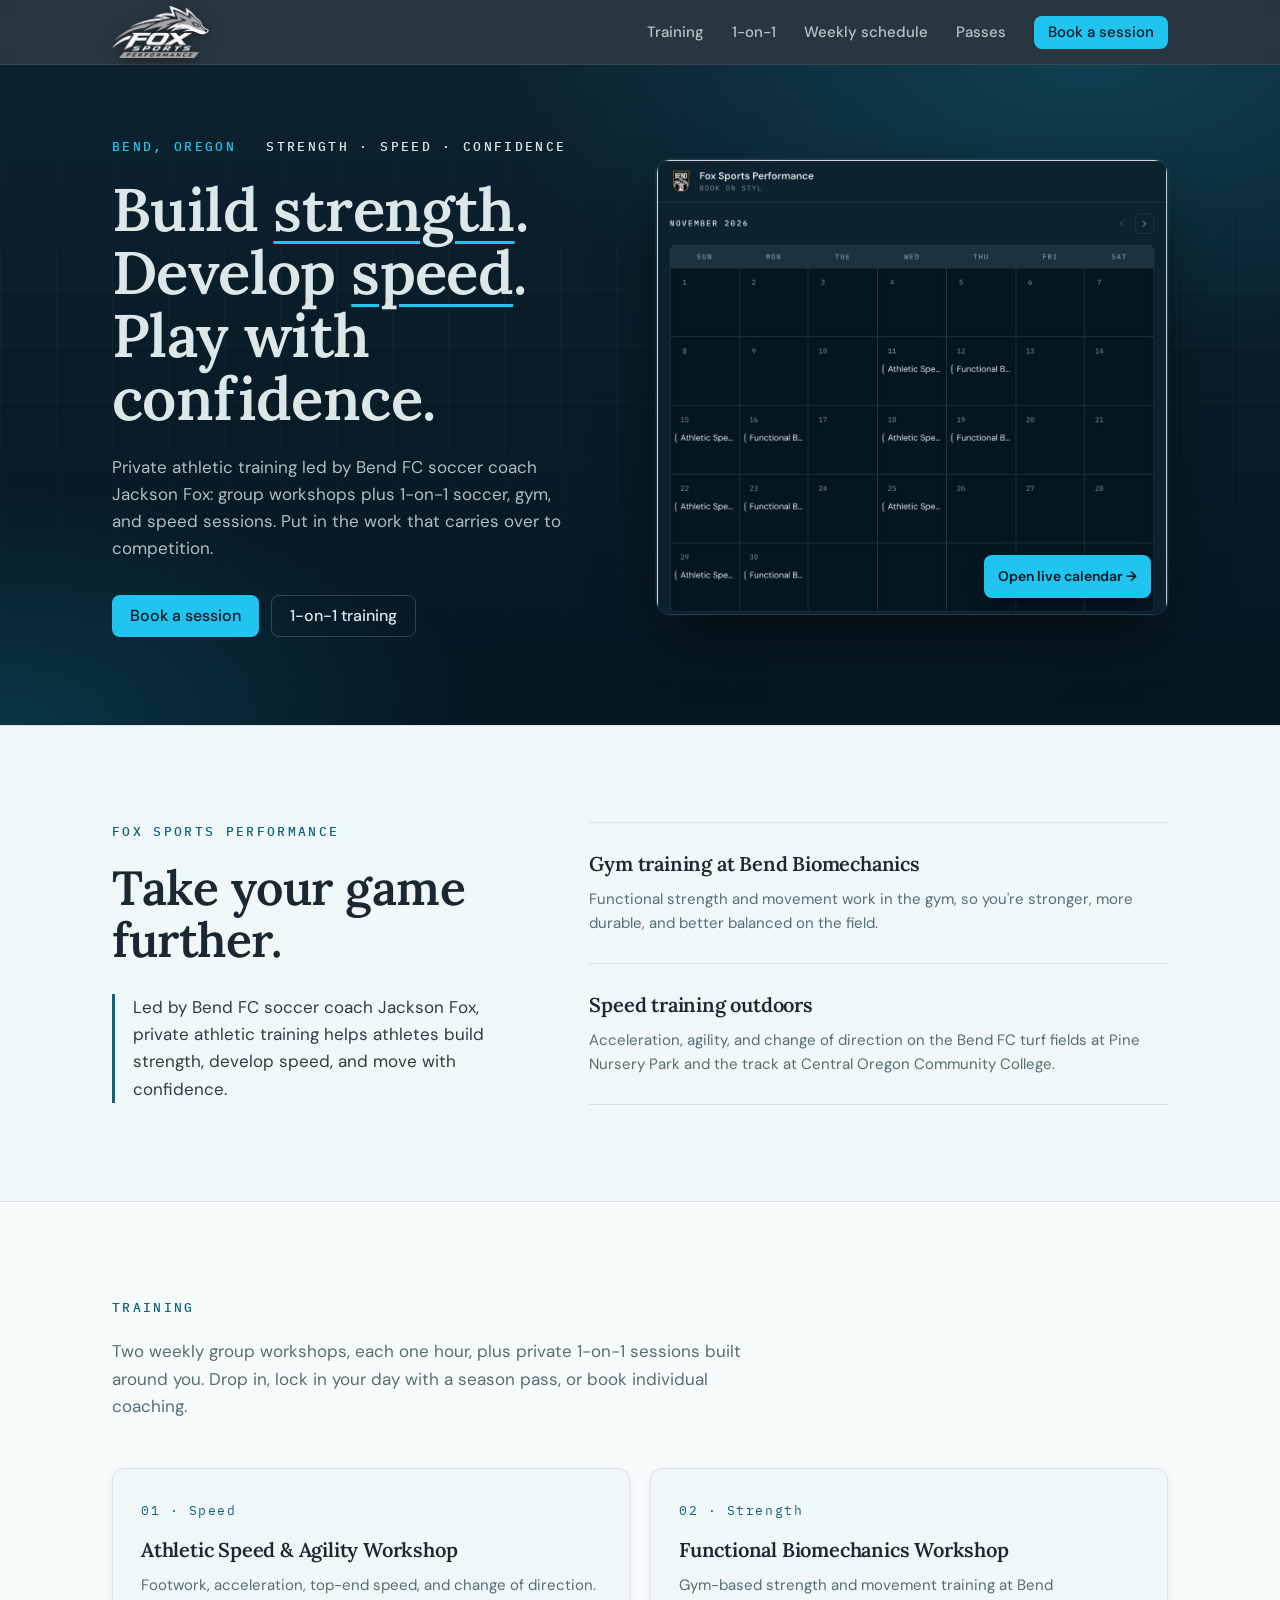
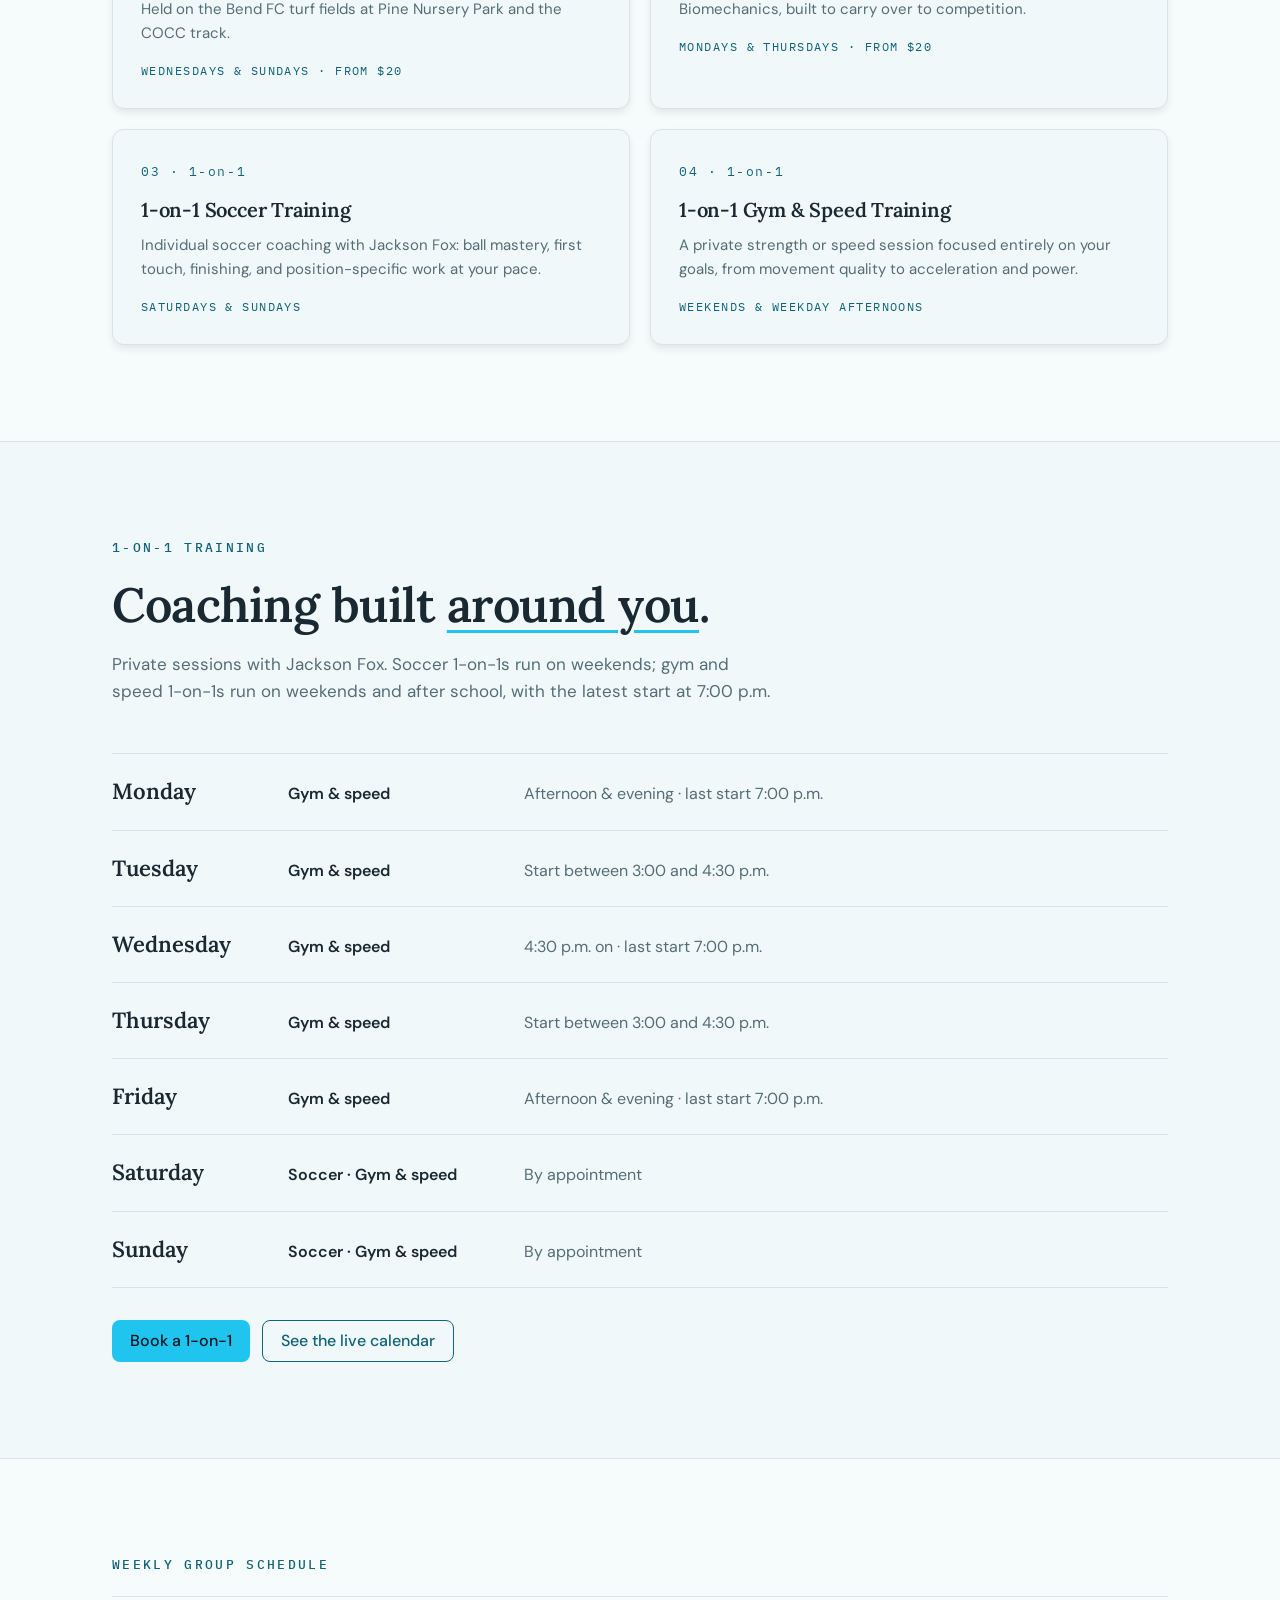
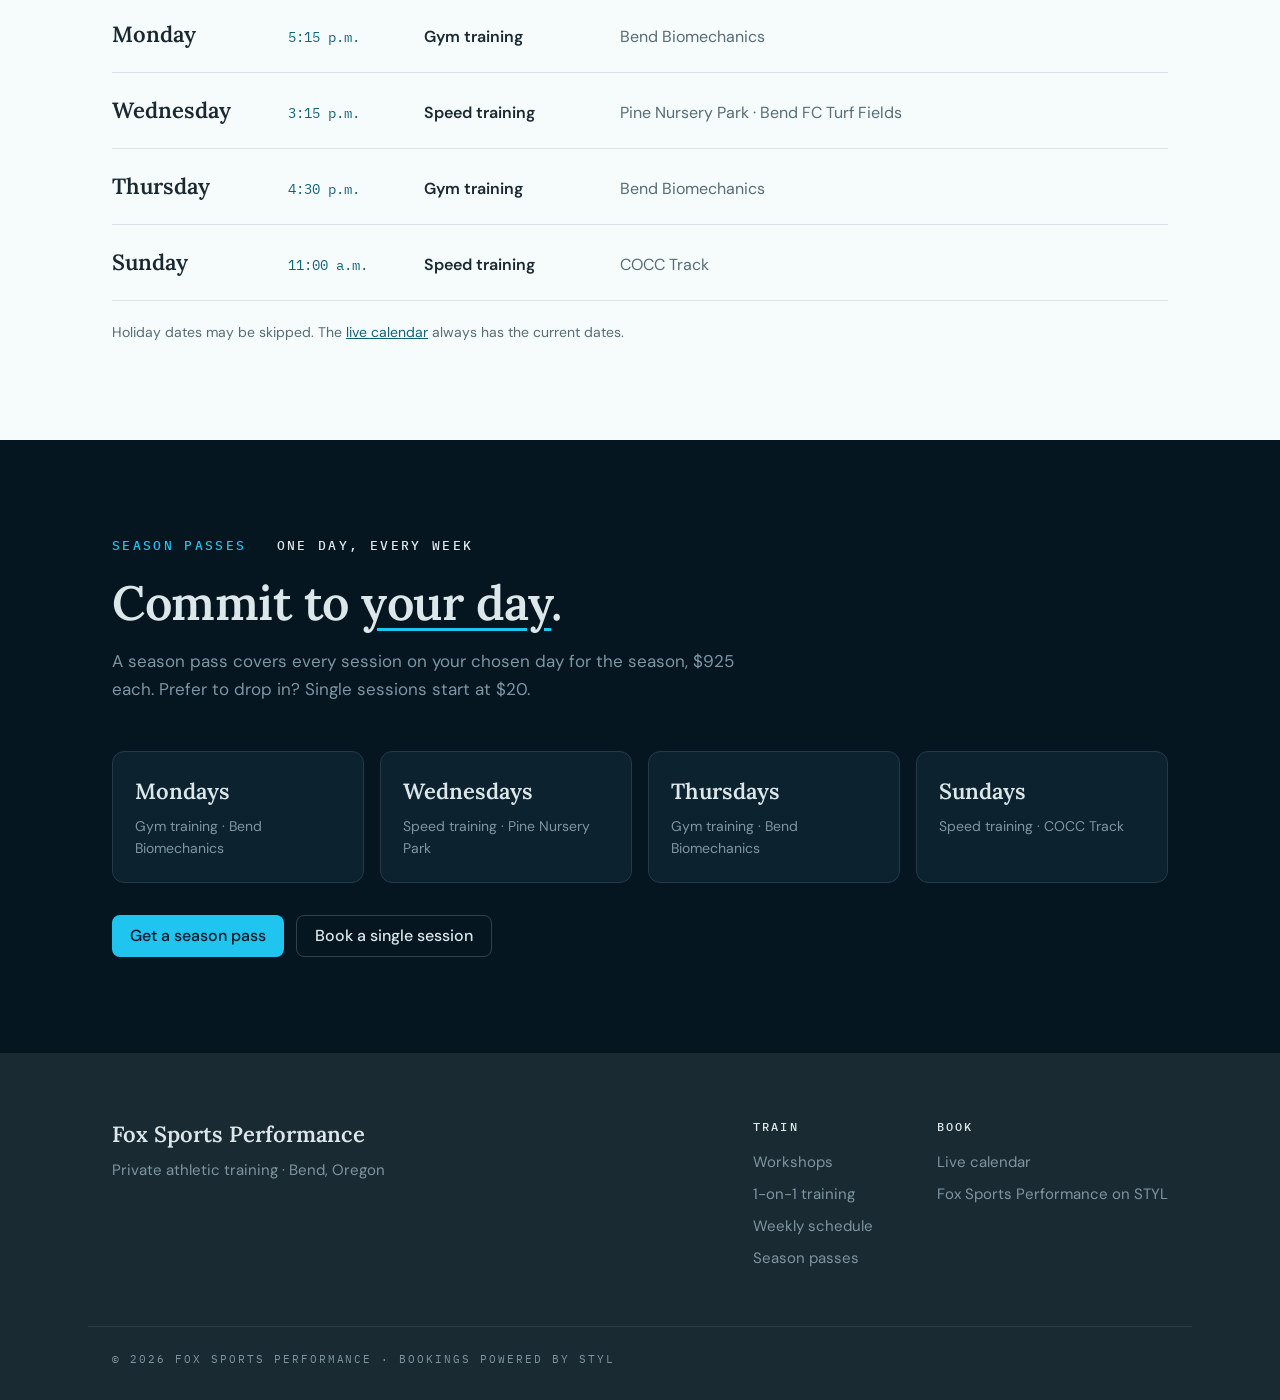
==== index.html @ 23d0bc91 "Fix day-list formatting on phones - On narrow screens, day name and session type share the first lin" ====
<!DOCTYPE html>
<html lang="en">
<head>
  <meta charset="utf-8" />
  <meta name="viewport" content="width=device-width, initial-scale=1" />
  <title>Fox Sports Performance · Athletic Training in Bend, Oregon</title>
  <meta name="description" content="Private athletic training in Bend, Oregon with Bend FC coach Jackson Fox. Gym sessions at Bend Biomechanics and speed training at Pine Nursery Park and COCC." />
  <meta name="theme-color" content="#051621" />
  <link rel="icon" type="image/png" href="assets/fox-logo.png" />
  <link rel="preconnect" href="https://fonts.googleapis.com" />
  <link rel="preconnect" href="https://fonts.gstatic.com" crossorigin />
  <link href="https://fonts.googleapis.com/css2?family=DM+Sans:opsz,wght@9..40,400;9..40,500;9..40,600&family=IBM+Plex+Mono:wght@500&family=Lora:wght@500;600;700&display=swap" rel="stylesheet" />
  <link rel="stylesheet" href="styles.css" />
</head>
<body>
  <a class="skip" href="#main">Skip to content</a>

  <header class="site-header">
    <div class="wrap header-inner">
      <a href="/" class="logo" aria-label="Fox Sports Performance home">
        <img class="logo-img" src="assets/fox-logo-light.png" alt="Fox Sports Performance" onerror="this.remove()" />
        <span class="logo-text">FOX<span>SPORTS PERFORMANCE</span></span>
      </a>
      <nav class="nav" aria-label="Primary">
        <a href="#training">Training</a>
        <a href="#one-on-one">1-on-1</a>
        <a href="#weekly">Weekly schedule</a>
        <a href="#passes">Passes</a>
        <a href="schedule.html" class="btn btn-primary btn-sm">Book a session</a>
      </nav>
    </div>
  </header>

  <main id="main">
    <!-- HERO: tagline + calendar preview -->
    <section class="hero" id="top">
      <div class="wrap hero-grid">
        <div class="hero-copy">
          <p class="eyebrow"><span class="eyebrow-accent">Bend, Oregon</span> Strength · Speed · Confidence</p>
          <h1>Build <span class="ul">strength</span>.<br />Develop <span class="ul">speed</span>.<br />Play with confidence.</h1>
          <p class="hero-lede">Private athletic training led by Bend FC soccer coach Jackson Fox: group workshops plus 1-on-1 soccer, gym, and speed sessions. Put in the work that carries over to competition.</p>
          <div class="hero-actions">
            <a href="schedule.html" class="btn btn-primary">Book a session</a>
            <a href="#one-on-one" class="btn btn-ghost">1-on-1 training</a>
          </div>
        </div>

        <a href="schedule.html" class="cal-preview" aria-label="Open the live training calendar">
          <img src="assets/calendar-preview.jpg" width="1200" height="1068" alt="Fox Sports Performance training calendar showing weekly speed and gym sessions" />
          <span class="cal-preview-cta">Open live calendar <span aria-hidden="true">→</span></span>
        </a>
      </div>
    </section>

    <!-- ABOUT -->
    <section class="section light">
      <div class="wrap split">
        <div>
          <p class="eyebrow eyebrow-dark">Fox Sports Performance</p>
          <h2>Take your game further.</h2>
          <blockquote class="lede">
            Led by Bend FC soccer coach Jackson Fox, private athletic training helps athletes build strength, develop speed, and move with confidence.
          </blockquote>
        </div>
        <div class="rows">
          <article class="row">
            <h3>Gym training at Bend Biomechanics</h3>
            <p>Functional strength and movement work in the gym, so you're stronger, more durable, and better balanced on the field.</p>
          </article>
          <article class="row">
            <h3>Speed training outdoors</h3>
            <p>Acceleration, agility, and change of direction on the Bend FC turf fields at Pine Nursery Park and the track at Central Oregon Community College.</p>
          </article>
        </div>
      </div>
    </section>

    <!-- TRAINING -->
    <section class="section light alt" id="training">
      <div class="wrap">
        <p class="eyebrow eyebrow-dark">Training</p>
        <p class="section-lede">Two weekly group workshops, each one hour, plus private 1-on-1 sessions built around you. Drop in, lock in your day with a season pass, or book individual coaching.</p>
        <div class="cards cards-2">
          <article class="card">
            <span class="num">01 · Speed</span>
            <h3>Athletic Speed &amp; Agility Workshop</h3>
            <p>Footwork, acceleration, top-end speed, and change of direction. Held on the Bend FC turf fields at Pine Nursery Park and the COCC track.</p>
            <p class="card-meta">Wednesdays &amp; Sundays · from $20</p>
          </article>
          <article class="card">
            <span class="num">02 · Strength</span>
            <h3>Functional Biomechanics Workshop</h3>
            <p>Gym-based strength and movement training at Bend Biomechanics, built to carry over to competition.</p>
            <p class="card-meta">Mondays &amp; Thursdays · from $20</p>
          </article>
          <article class="card">
            <span class="num">03 · 1-on-1</span>
            <h3>1-on-1 Soccer Training</h3>
            <p>Individual soccer coaching with Jackson Fox: ball mastery, first touch, finishing, and position-specific work at your pace.</p>
            <p class="card-meta">Saturdays &amp; Sundays</p>
          </article>
          <article class="card">
            <span class="num">04 · 1-on-1</span>
            <h3>1-on-1 Gym &amp; Speed Training</h3>
            <p>A private strength or speed session focused entirely on your goals, from movement quality to acceleration and power.</p>
            <p class="card-meta">Weekends &amp; weekday afternoons</p>
          </article>
        </div>
      </div>
    </section>

    <!-- 1-ON-1 AVAILABILITY -->
    <section class="section light" id="one-on-one">
      <div class="wrap">
        <p class="eyebrow eyebrow-dark">1-on-1 training</p>
        <h2>Coaching built <span class="ul">around you</span>.</h2>
        <p class="section-lede lede-gap">Private sessions with Jackson Fox. Soccer 1-on-1s run on weekends; gym and speed 1-on-1s run on weekends and after school, with the latest start at 7:00&nbsp;p.m.</p>
        <ul class="week week-3">
          <li><span class="day">Monday</span><span class="what">Gym &amp; speed</span><span class="where">Afternoon &amp; evening · last start 7:00&nbsp;p.m.</span></li>
          <li><span class="day">Tuesday</span><span class="what">Gym &amp; speed</span><span class="where">Start between 3:00 and 4:30&nbsp;p.m.</span></li>
          <li><span class="day">Wednesday</span><span class="what">Gym &amp; speed</span><span class="where">4:30&nbsp;p.m. on · last start 7:00&nbsp;p.m.</span></li>
          <li><span class="day">Thursday</span><span class="what">Gym &amp; speed</span><span class="where">Start between 3:00 and 4:30&nbsp;p.m.</span></li>
          <li><span class="day">Friday</span><span class="what">Gym &amp; speed</span><span class="where">Afternoon &amp; evening · last start 7:00&nbsp;p.m.</span></li>
          <li><span class="day">Saturday</span><span class="what">Soccer · Gym &amp; speed</span><span class="where">By appointment</span></li>
          <li><span class="day">Sunday</span><span class="what">Soccer · Gym &amp; speed</span><span class="where">By appointment</span></li>
        </ul>
        <div class="hero-actions">
          <a href="https://styl.inc/brand/fox-sports-performance" target="_blank" rel="noopener" class="btn btn-primary">Book a 1-on-1</a>
          <a href="schedule.html" class="btn btn-outline">See the live calendar</a>
        </div>
      </div>
    </section>

    <!-- WEEKLY SCHEDULE -->
    <section class="section light alt" id="weekly">
      <div class="wrap">
        <p class="eyebrow eyebrow-dark">Weekly group schedule</p>
        <ul class="week">
          <li><span class="day">Monday</span><span class="time">5:15&nbsp;p.m.</span><span class="what">Gym training</span><span class="where">Bend Biomechanics</span></li>
          <li><span class="day">Wednesday</span><span class="time">3:15&nbsp;p.m.</span><span class="what">Speed training</span><span class="where">Pine Nursery Park · Bend FC Turf Fields</span></li>
          <li><span class="day">Thursday</span><span class="time">4:30&nbsp;p.m.</span><span class="what">Gym training</span><span class="where">Bend Biomechanics</span></li>
          <li><span class="day">Sunday</span><span class="time">11:00&nbsp;a.m.</span><span class="what">Speed training</span><span class="where">COCC Track</span></li>
        </ul>
        <p class="fine">Holiday dates may be skipped. The <a href="schedule.html">live calendar</a> always has the current dates.</p>
      </div>
    </section>

    <!-- PASSES -->
    <section class="section dark" id="passes">
      <div class="wrap">
        <p class="eyebrow"><span class="eyebrow-accent">Season passes</span> One day, every week</p>
        <h2>Commit to <span class="ul">your day</span>.</h2>
        <p class="section-lede on-dark">A season pass covers every session on your chosen day for the season, $925 each. Prefer to drop in? Single sessions start at $20.</p>
        <div class="passes">
          <div class="pass"><span class="pass-day">Mondays</span><span>Gym training · Bend Biomechanics</span></div>
          <div class="pass"><span class="pass-day">Wednesdays</span><span>Speed training · Pine Nursery Park</span></div>
          <div class="pass"><span class="pass-day">Thursdays</span><span>Gym training · Bend Biomechanics</span></div>
          <div class="pass"><span class="pass-day">Sundays</span><span>Speed training · COCC Track</span></div>
        </div>
        <div class="hero-actions">
          <a href="https://styl.inc/brand/fox-sports-performance" target="_blank" rel="noopener" class="btn btn-primary">Get a season pass</a>
          <a href="schedule.html" class="btn btn-ghost">Book a single session</a>
        </div>
      </div>
    </section>
  </main>

  <footer class="site-footer">
    <div class="wrap footer-inner">
      <div>
        <p class="footer-brand">Fox Sports Performance</p>
        <p class="muted">Private athletic training · Bend, Oregon</p>
      </div>
      <div class="footer-cols">
        <div>
          <p class="eyebrow">Train</p>
          <a href="#training">Workshops</a>
          <a href="#one-on-one">1-on-1 training</a>
          <a href="#weekly">Weekly schedule</a>
          <a href="#passes">Season passes</a>
        </div>
        <div>
          <p class="eyebrow">Book</p>
          <a href="schedule.html">Live calendar</a>
          <a href="https://styl.inc/brand/fox-sports-performance" target="_blank" rel="noopener">Fox Sports Performance on STYL</a>
        </div>
      </div>
    </div>
    <div class="wrap copyright">© <span id="year">2026</span> Fox Sports Performance · Bookings powered by STYL</div>
  </footer>

  <script>document.getElementById('year').textContent = new Date().getFullYear();</script>
</body>
</html>
---- styles.css ----
/* Design tokens mirror the STYL (styl.inc) design system. */
:root {
  --background: #f0f8fa;
  --foreground: #1a2931;
  --card: #f6fbfc;
  --primary: #116379;
  --primary-foreground: #f8fdfe;
  --secondary: #d2eef4;
  --muted: #e9f4f7;
  --muted-foreground: #566d75;
  --border: #d8e4e7;
  --brand-bright: #1fc4ef;
  --brand-deep: #116379;

  --dark-bg: #051621;
  --dark-card: #0c222e;
  --dark-fg: #dce7ea;
  --dark-muted: #7d97a0;
  --dark-border: #243b47;
  --header-bg: #1a2a33;

  --radius: 0.5rem;
  --shadow: 0px 4px 8px -1px #1a1a1a1a, 0px 1px 2px -2px #1a1a1a1a;

  --font-sans: "DM Sans", system-ui, sans-serif;
  --font-serif: "Lora", Georgia, serif;
  --font-mono: "IBM Plex Mono", ui-monospace, monospace;
}

*, *::before, *::after { box-sizing: border-box; }
html { scroll-behavior: smooth; scroll-padding-top: 72px; }
body {
  margin: 0;
  font-family: var(--font-sans);
  font-size: 16px;
  line-height: 1.6;
  color: var(--foreground);
  background: var(--background);
  -webkit-font-smoothing: antialiased;
}
img, svg { display: block; }
a { color: inherit; }

.wrap { width: 100%; max-width: 1104px; margin: 0 auto; padding: 0 24px; }

.skip { position: absolute; left: -9999px; top: 8px; background: var(--background); padding: 8px 12px; border-radius: 6px; z-index: 100; }
.skip:focus { left: 8px; }

/* Header */
.site-header {
  position: sticky; top: 0; z-index: 50;
  background: color-mix(in srgb, var(--header-bg) 94%, transparent);
  backdrop-filter: blur(8px);
  border-bottom: 1px solid #ffffff14;
}
.header-inner { display: flex; align-items: center; justify-content: space-between; height: 64px; gap: 24px; }
.logo { display: flex; align-items: center; gap: 8px; text-decoration: none; color: #fff; }
.logo-img {
  height: 52px; width: auto; display: block;
  filter: drop-shadow(0 2px 6px #0008);
}
.logo:has(.logo-img) .logo-text { display: none; }
.logo-text { font-weight: 700; font-size: 20px; letter-spacing: 0.02em; line-height: 1; display: flex; align-items: baseline; gap: 8px; }
.logo-text span { font-family: var(--font-mono); font-size: 10px; font-weight: 500; letter-spacing: 0.18em; color: var(--dark-muted); }
.nav { display: flex; align-items: center; gap: 28px; }
.nav a { text-decoration: none; color: #dce7eacc; font-weight: 500; font-size: 15px; transition: color .15s; }
.nav a:hover { color: #fff; }

/* Buttons */
.btn {
  display: inline-flex; align-items: center; justify-content: center;
  font: 500 16px/1 var(--font-sans);
  padding: 12px 18px; border-radius: var(--radius); text-decoration: none;
  transition: transform .15s, filter .15s;
  white-space: nowrap;
}
.btn:hover { filter: brightness(1.08); transform: translateY(-1px); }
.btn-primary, .nav a.btn-primary { background: var(--brand-bright); color: var(--dark-bg); }
.btn-sm { padding: 9px 14px; font-size: 14px; }

/* Eyebrow */
.eyebrow {
  font-family: var(--font-mono); font-weight: 500; font-size: 13px;
  letter-spacing: 0.18em; text-transform: uppercase;
  color: var(--dark-fg); margin: 0 0 20px;
}
.eyebrow-accent { color: var(--brand-bright); margin-right: 20px; }
.eyebrow-dark { color: var(--brand-deep); }

/* Headlines */
h1, h2, h3 { font-family: var(--font-serif); font-weight: 600; letter-spacing: -0.01em; margin: 0; }
h1 { font-size: clamp(42px, 7vw, 76px); line-height: 1.05; color: var(--dark-fg); }
h2 { font-size: clamp(36px, 5vw, 48px); line-height: 1.08; }
h3 { font-size: 20px; line-height: 1.3; }
.ul {
  text-decoration: underline; text-decoration-color: var(--brand-bright);
  text-decoration-thickness: 3px; text-underline-offset: 0.16em;
}

/* Hero */
.hero {
  position: relative; color: var(--dark-fg);
  padding: 120px 0 112px;
  background:
    radial-gradient(1000px 500px at 85% 0%, #1fc4ef2e, transparent 60%),
    radial-gradient(800px 400px at 0% 100%, #11637966, transparent 60%),
    linear-gradient(180deg, #0c222e 0%, var(--dark-bg) 100%);
  overflow: hidden;
}
.hero::after {
  content: ""; position: absolute; inset: 0; pointer-events: none;
  background-image: linear-gradient(#ffffff08 1px, transparent 1px), linear-gradient(90deg, #ffffff08 1px, transparent 1px);
  background-size: 56px 56px;
  mask-image: linear-gradient(180deg, transparent, #000 40%, transparent);
}
.hero .wrap { position: relative; z-index: 1; }
.hero { padding: 72px 0 88px; }
.hero-grid { display: grid; grid-template-columns: minmax(0, 1fr) minmax(0, 1.05fr); gap: 56px; align-items: center; }
.hero h1 { font-size: clamp(38px, 5vw, 60px); }
.hero-lede { margin: 24px 0 0; font-size: 17px; color: #dce7eacc; max-width: 460px; }
.hero-actions { display: flex; flex-wrap: wrap; gap: 12px; margin-top: 32px; }
.btn-ghost { border: 1px solid #ffffff2e; color: var(--dark-fg); background: transparent; }
.btn-ghost:hover { border-color: var(--brand-bright); color: #fff; }

.cal-preview {
  position: relative; display: block; text-decoration: none;
  border-radius: 14px; overflow: hidden;
  border: 1px solid var(--dark-border);
  box-shadow: 0 24px 60px -20px #000c, 0 0 0 1px #1fc4ef14;
  transition: transform .2s, box-shadow .2s, border-color .2s;
}
.cal-preview img { width: 100%; height: auto; display: block; }
.cal-preview-cta {
  position: absolute; right: 16px; bottom: 16px;
  background: var(--brand-bright); color: var(--dark-bg);
  font-weight: 600; font-size: 14px; padding: 10px 14px; border-radius: var(--radius);
  box-shadow: 0 6px 20px -6px #000a;
}
.cal-preview:hover { transform: translateY(-3px); border-color: #1fc4ef80; box-shadow: 0 30px 70px -20px #000d, 0 0 0 1px #1fc4ef55; }

/* Sections */
.section { padding: 96px 0; border-top: 1px solid var(--border); }
.section.alt { background: var(--card); }
.section.dark { background: var(--dark-bg); color: var(--dark-fg); border-top: 0; }
.section-lede { max-width: 660px; font-size: 17px; color: var(--muted-foreground); margin: 0 0 48px; }
.section-lede.on-dark { color: var(--dark-muted); margin-top: 20px; }

.split { display: grid; grid-template-columns: 5fr 7fr; gap: 64px; }
.lede {
  margin: 28px 0 0; padding-left: 18px; border-left: 3px solid var(--brand-deep);
  font-size: 17px; line-height: 1.6; color: #2c3d45;
}
.rows { border-top: 1px solid var(--border); }
.row { padding: 28px 0; border-bottom: 1px solid var(--border); }
.row h3 { margin-bottom: 10px; }
.row p { margin: 0; color: var(--muted-foreground); font-size: 15px; }

/* Cards */
.cards { display: grid; grid-template-columns: repeat(3, 1fr); gap: 20px; }
.card {
  background: var(--background); border: 1px solid var(--border); border-radius: calc(var(--radius) * 1.5);
  padding: 28px; box-shadow: var(--shadow); transition: transform .2s, border-color .2s;
}
.card:hover { transform: translateY(-2px); border-color: #27afd380; }
.num, .step-num { font-family: var(--font-mono); font-size: 13px; letter-spacing: 0.12em; color: var(--brand-deep); }
.card h3 { margin: 14px 0 10px; }
.card p { margin: 0; font-size: 15px; color: var(--muted-foreground); }

.cards-2 { grid-template-columns: repeat(2, 1fr); }
.card-meta { margin-top: 16px !important; font-family: var(--font-mono); font-size: 12px !important; letter-spacing: 0.12em; text-transform: uppercase; color: var(--brand-deep) !important; }

/* Weekly schedule */
.week { list-style: none; margin: 8px 0 0; padding: 0; border-top: 1px solid var(--border); }
.week li { display: grid; grid-template-columns: 160px 120px 180px 1fr; gap: 16px; align-items: baseline; padding: 20px 0; border-bottom: 1px solid var(--border); }
.week .day { font-family: var(--font-serif); font-size: 22px; font-weight: 600; }
.week .time { font-family: var(--font-mono); font-size: 14px; color: var(--brand-deep); }
.week .what { font-weight: 600; }
.week .where { color: var(--muted-foreground); }
.fine { margin: 20px 0 0; font-size: 14px; color: var(--muted-foreground); }
.fine a { color: var(--brand-deep); }

/* Passes */
.passes { display: grid; grid-template-columns: repeat(4, 1fr); gap: 16px; }
.pass { background: var(--dark-card); border: 1px solid var(--dark-border); border-radius: 12px; padding: 22px; display: flex; flex-direction: column; gap: 6px; color: var(--dark-muted); font-size: 14px; }
.pass-day { font-family: var(--font-serif); font-size: 22px; font-weight: 600; color: var(--dark-fg); }

/* Schedule page */
.page-dark { background: var(--dark-bg); color: var(--dark-fg); }
.schedule-page { padding: 64px 0 96px; }
.page-title { font-size: clamp(36px, 5vw, 54px); }

/* Steps */
.steps { list-style: none; margin: 32px 0 0; padding: 0; display: grid; grid-template-columns: repeat(3, 1fr); gap: 40px; }
.steps li { border-top: 2px solid var(--brand-deep); padding-top: 20px; }
.step-num { font-size: 28px; letter-spacing: 0; color: var(--foreground); font-weight: 500; }
.steps h3 { margin: 12px 0 8px; }
.steps p { margin: 0; color: var(--muted-foreground); font-size: 15px; }

/* Embed */
.embed-frame {
  background: var(--dark-card); border: 1px solid var(--dark-border);
  border-radius: calc(var(--radius) * 2); padding: 16px; min-height: 380px;
}
.embed-note { margin: 16px 0 0; font-size: 14px; color: var(--dark-muted); }
.embed-note a { color: var(--brand-bright); }

/* Footer */
.site-footer { background: var(--header-bg); color: var(--dark-fg); padding: 64px 0 32px; }
.footer-inner { display: flex; justify-content: space-between; gap: 48px; flex-wrap: wrap; }
.footer-brand { font-family: var(--font-serif); font-size: 22px; font-weight: 600; margin: 0 0 6px; }
.muted { color: var(--dark-muted); margin: 0; font-size: 15px; }
.footer-cols { display: flex; gap: 64px; flex-wrap: wrap; }
.footer-cols .eyebrow { font-size: 12px; margin-bottom: 14px; color: var(--dark-fg); }
.footer-cols a { display: block; color: var(--dark-muted); text-decoration: none; font-size: 15px; margin-bottom: 8px; }
.footer-cols a:hover { color: var(--brand-bright); }
.copyright {
  margin-top: 48px; padding-top: 24px; border-top: 1px solid #ffffff14;
  font-family: var(--font-mono); font-size: 11px; letter-spacing: 0.18em; text-transform: uppercase; color: var(--dark-muted);
}

/* Responsive */
@media (max-width: 900px) {
  .hero-grid { grid-template-columns: 1fr; gap: 40px; }
  .passes { grid-template-columns: repeat(2, 1fr); }
  .week li { grid-template-columns: 130px 1fr; row-gap: 4px; }
  .split { grid-template-columns: 1fr; gap: 40px; }
  .cards { grid-template-columns: repeat(2, 1fr); }
  .steps { grid-template-columns: 1fr; gap: 28px; }
}
@media (max-width: 640px) {
  .wrap { padding: 0 16px; }
  .nav a:not(.btn) { display: none; }
  .logo-text span { display: none; }
  .section { padding: 72px 0; }
  .cards, .cards-2, .passes { grid-template-columns: 1fr; }
  .hero { padding: 48px 0 64px; }
  .logo-img { height: 42px; }
  .eyebrow-accent { display: block; margin: 0 0 6px; }
  .embed-frame { padding: 8px; }
}
@media (prefers-reduced-motion: reduce) {
  html { scroll-behavior: auto; }
  .btn, .card { transition: none; }
}
.page-dark .site-footer { padding: 0 0 32px; }
.page-dark .copyright { margin-top: 0; }

/* 1-on-1 availability */
.lede-gap { margin-top: 20px; }
.week-3 li { grid-template-columns: 160px 220px 1fr; }
.btn-outline { border: 1px solid var(--brand-deep); color: var(--brand-deep); background: transparent; }
.btn-outline:hover { background: var(--brand-deep); color: var(--primary-foreground); }
@media (max-width: 900px) {
  .week-3 li { grid-template-columns: 130px 1fr; }
  .week-3 .where { grid-column: 2; }
}

/* Day lists on phones: day + session on one line, details below */
@media (max-width: 640px) {
  .week li, .week-3 li {
    grid-template-columns: 1fr auto;
    column-gap: 12px; row-gap: 4px;
    padding: 16px 0;
  }
  .week .day { font-size: 19px; grid-column: 1; }
  .week .time { grid-column: 2; justify-self: end; font-size: 13px; }
  .week .what { grid-column: 1 / -1; font-size: 15px; }
  .week .where { grid-column: 1 / -1; font-size: 14px; }
  .week-3 .what { grid-column: 2; grid-row: 1; justify-self: end; text-align: right; }
  .week-3 .where { grid-column: 1 / -1; }
}
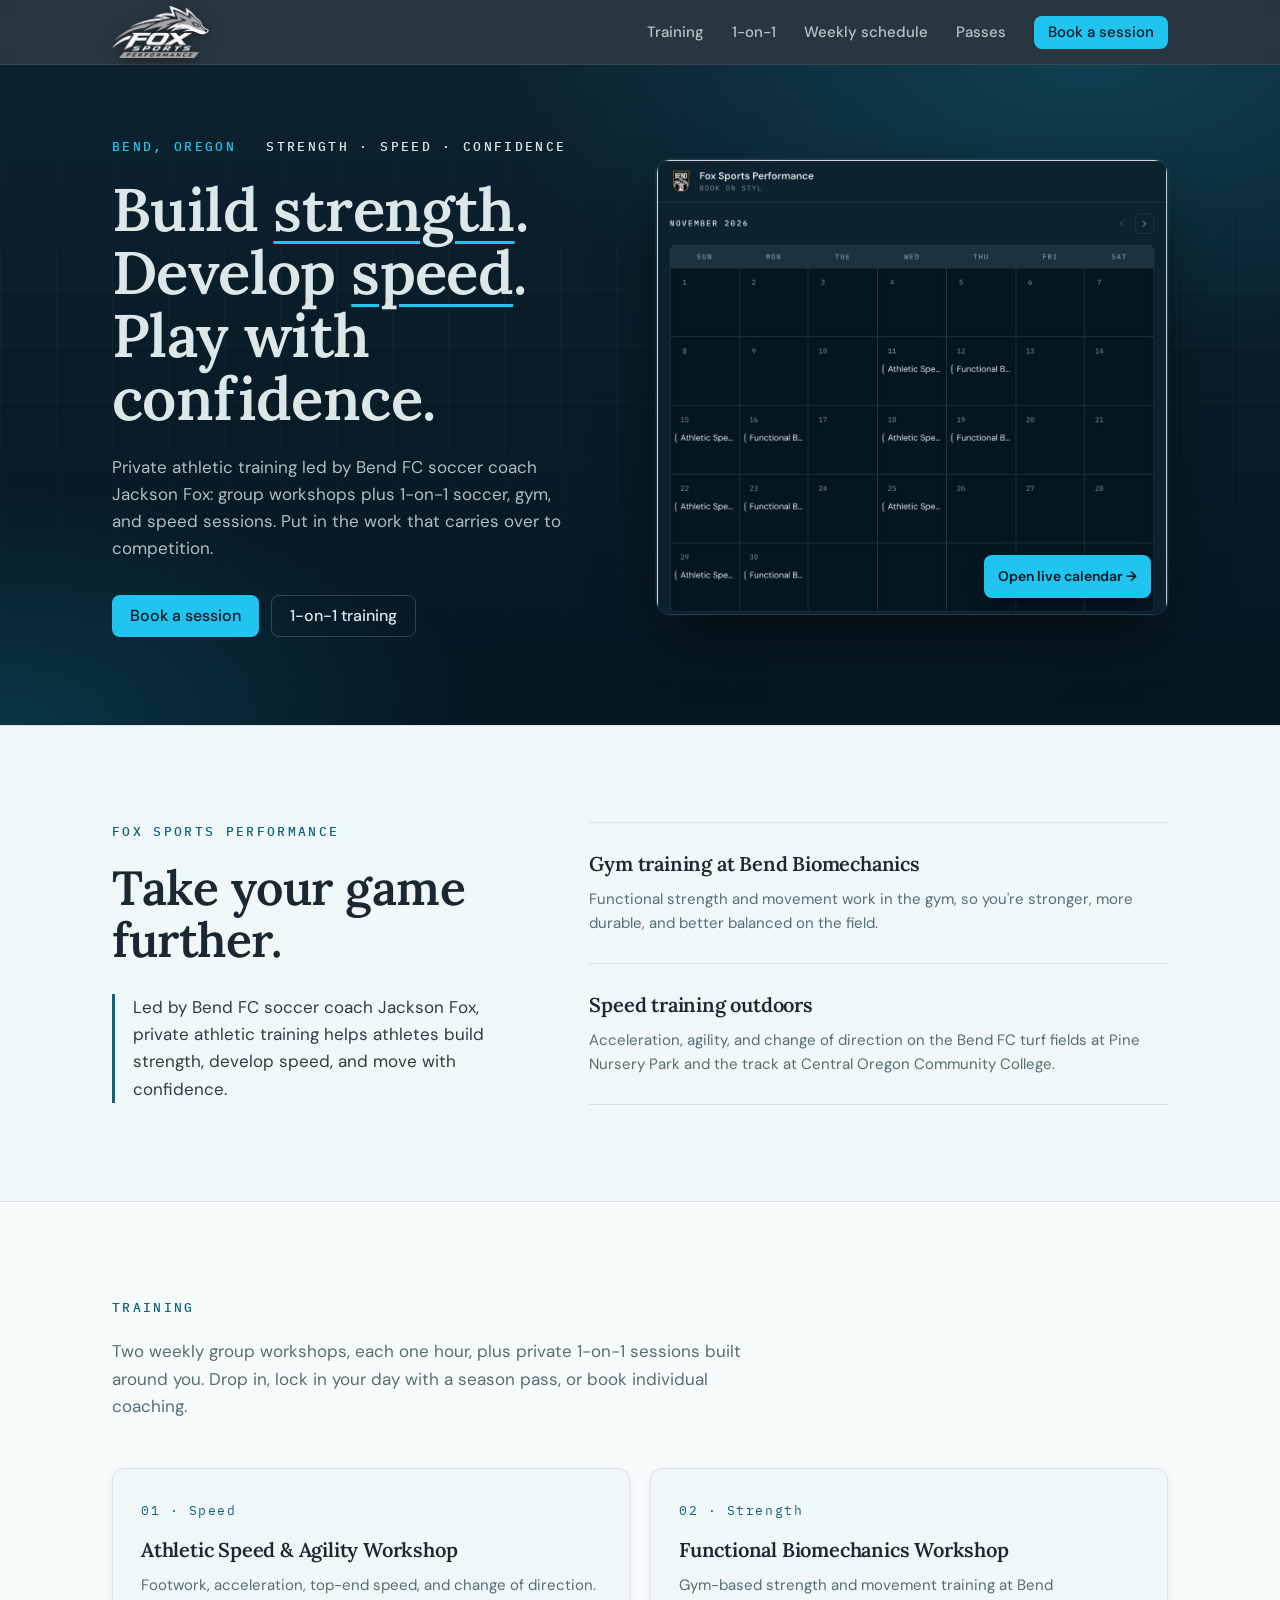
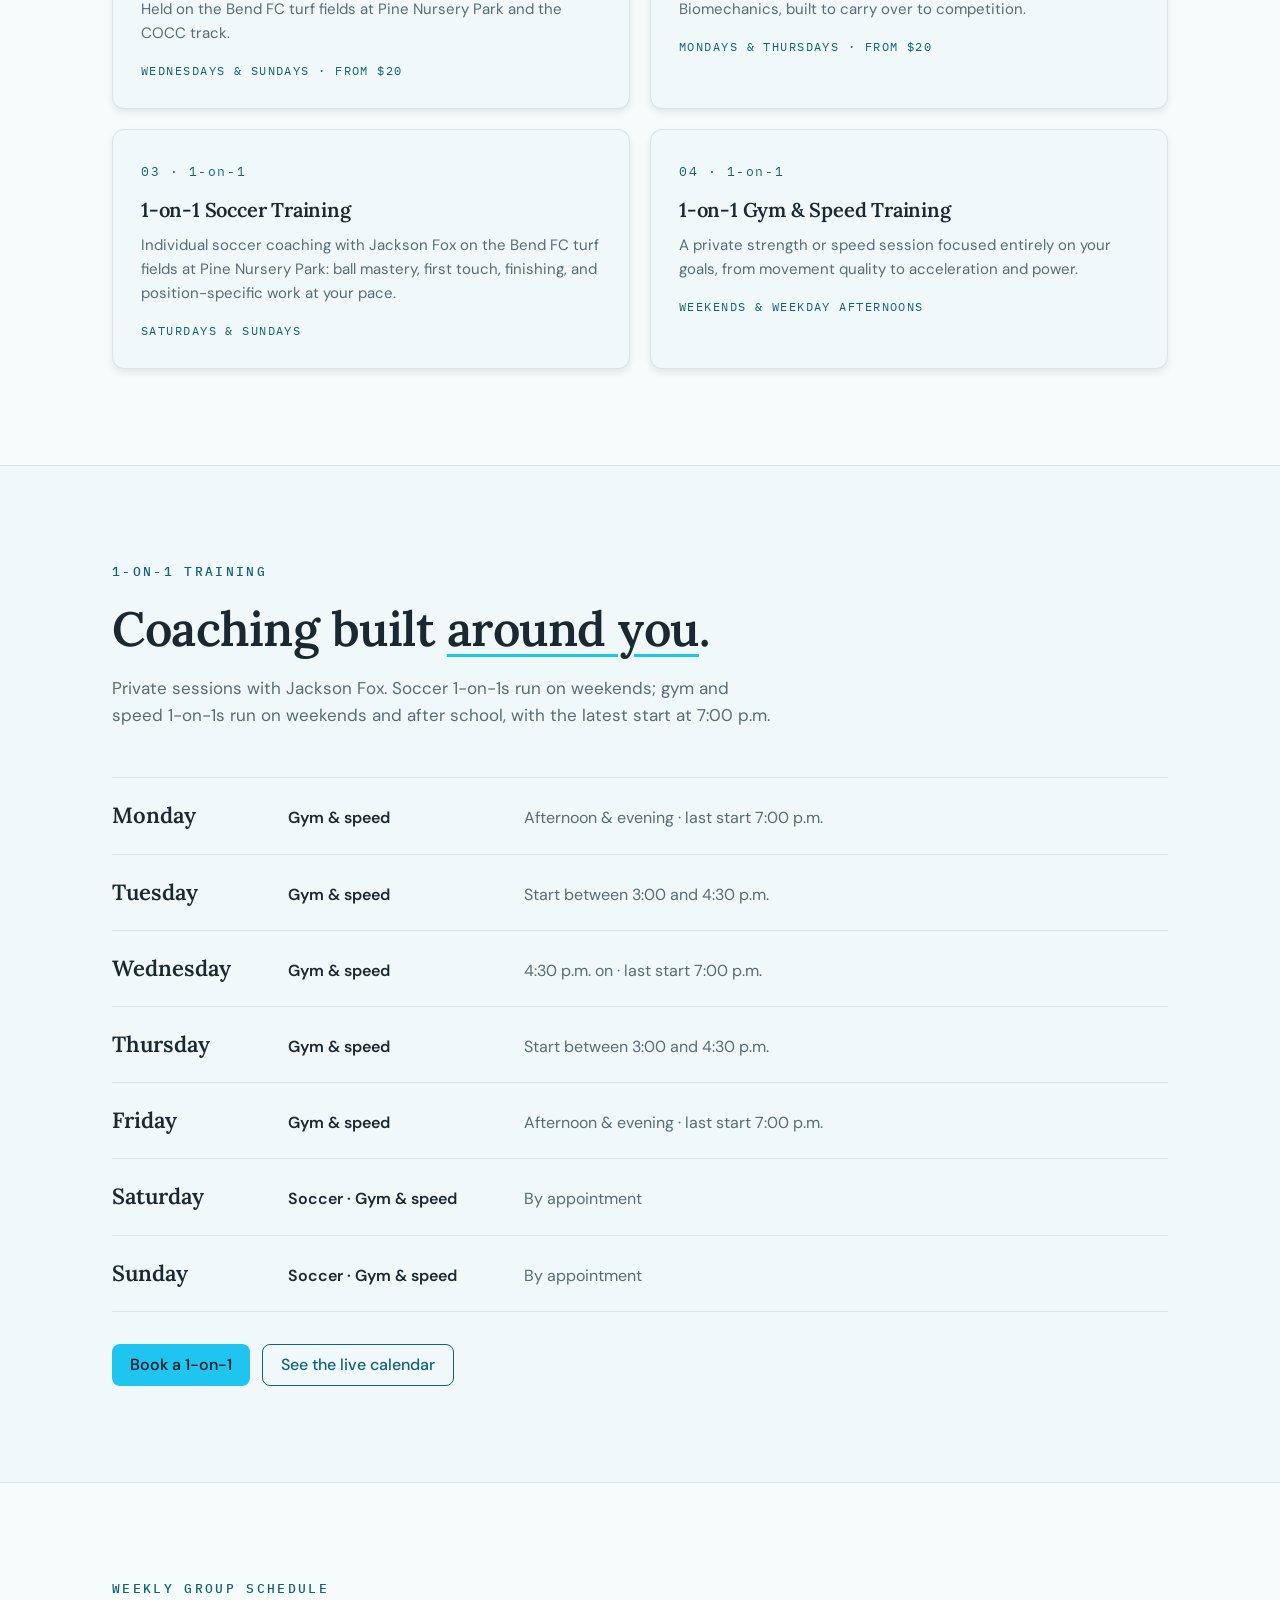
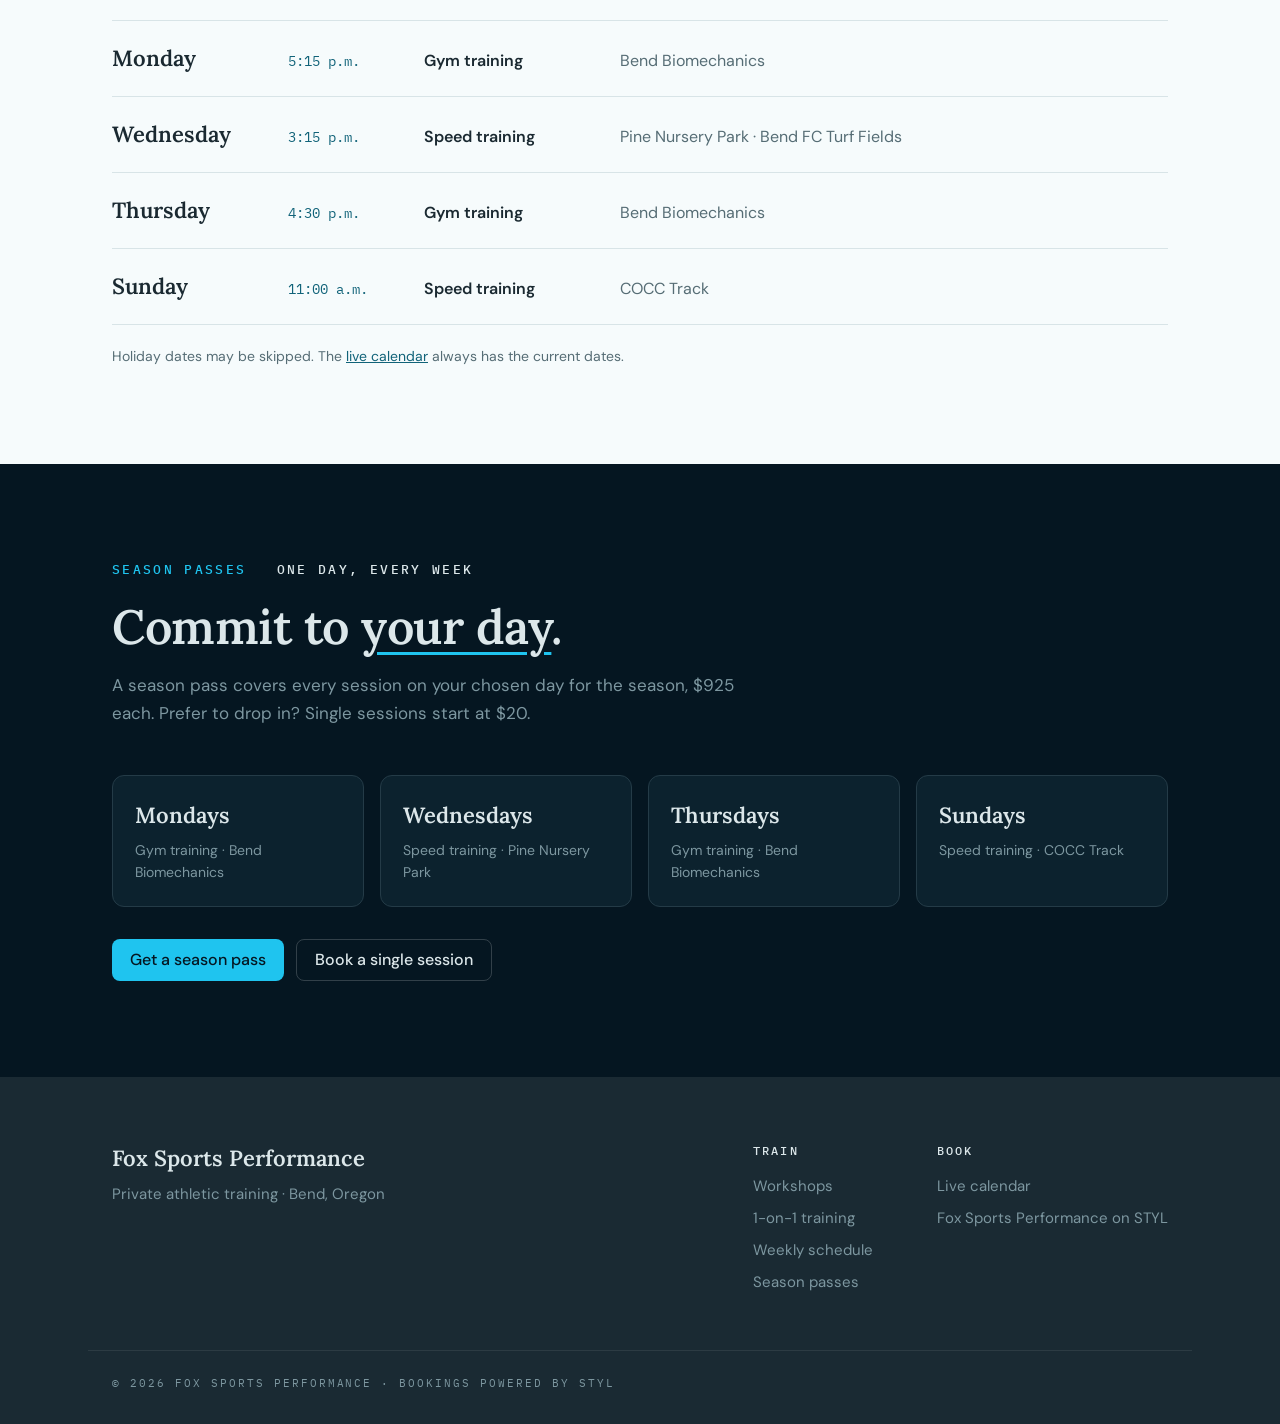
==== commit c431b7c6: "Soccer 1-on-1s are at Pine Nursery Park - 1-on-1 page: soccer card shows Pine Nursery Park, gym & sp" ====
--- a/index.html
+++ b/index.html
@@ -96,7 +96,7 @@
           <article class="card">
             <span class="num">03 · 1-on-1</span>
             <h3>1-on-1 Soccer Training</h3>
-            <p>Individual soccer coaching with Jackson Fox: ball mastery, first touch, finishing, and position-specific work at your pace.</p>
+            <p>Individual soccer coaching with Jackson Fox on the Bend FC turf fields at Pine Nursery Park: ball mastery, first touch, finishing, and position-specific work at your pace.</p>
             <p class="card-meta">Saturdays &amp; Sundays</p>
           </article>
           <article class="card">
--- a/styles.css
+++ b/styles.css
@@ -269,3 +269,9 @@
   .week-3 .what { grid-column: 2; grid-row: 1; justify-self: end; text-align: right; }
   .week-3 .where { grid-column: 1 / -1; }
 }
+
+/* 1-on-1 landing page */
+.hero-compact { padding: 72px 0 80px; }
+.price-line { display: flex; align-items: baseline; gap: 10px; margin-top: 24px; color: var(--dark-muted); font-size: 15px; }
+.price { font-family: var(--font-serif); font-size: 40px; font-weight: 600; color: var(--brand-bright); line-height: 1; }
+.slots .what { font-family: var(--font-mono); font-size: 13px; font-weight: 500; letter-spacing: 0.08em; color: var(--brand-deep); }
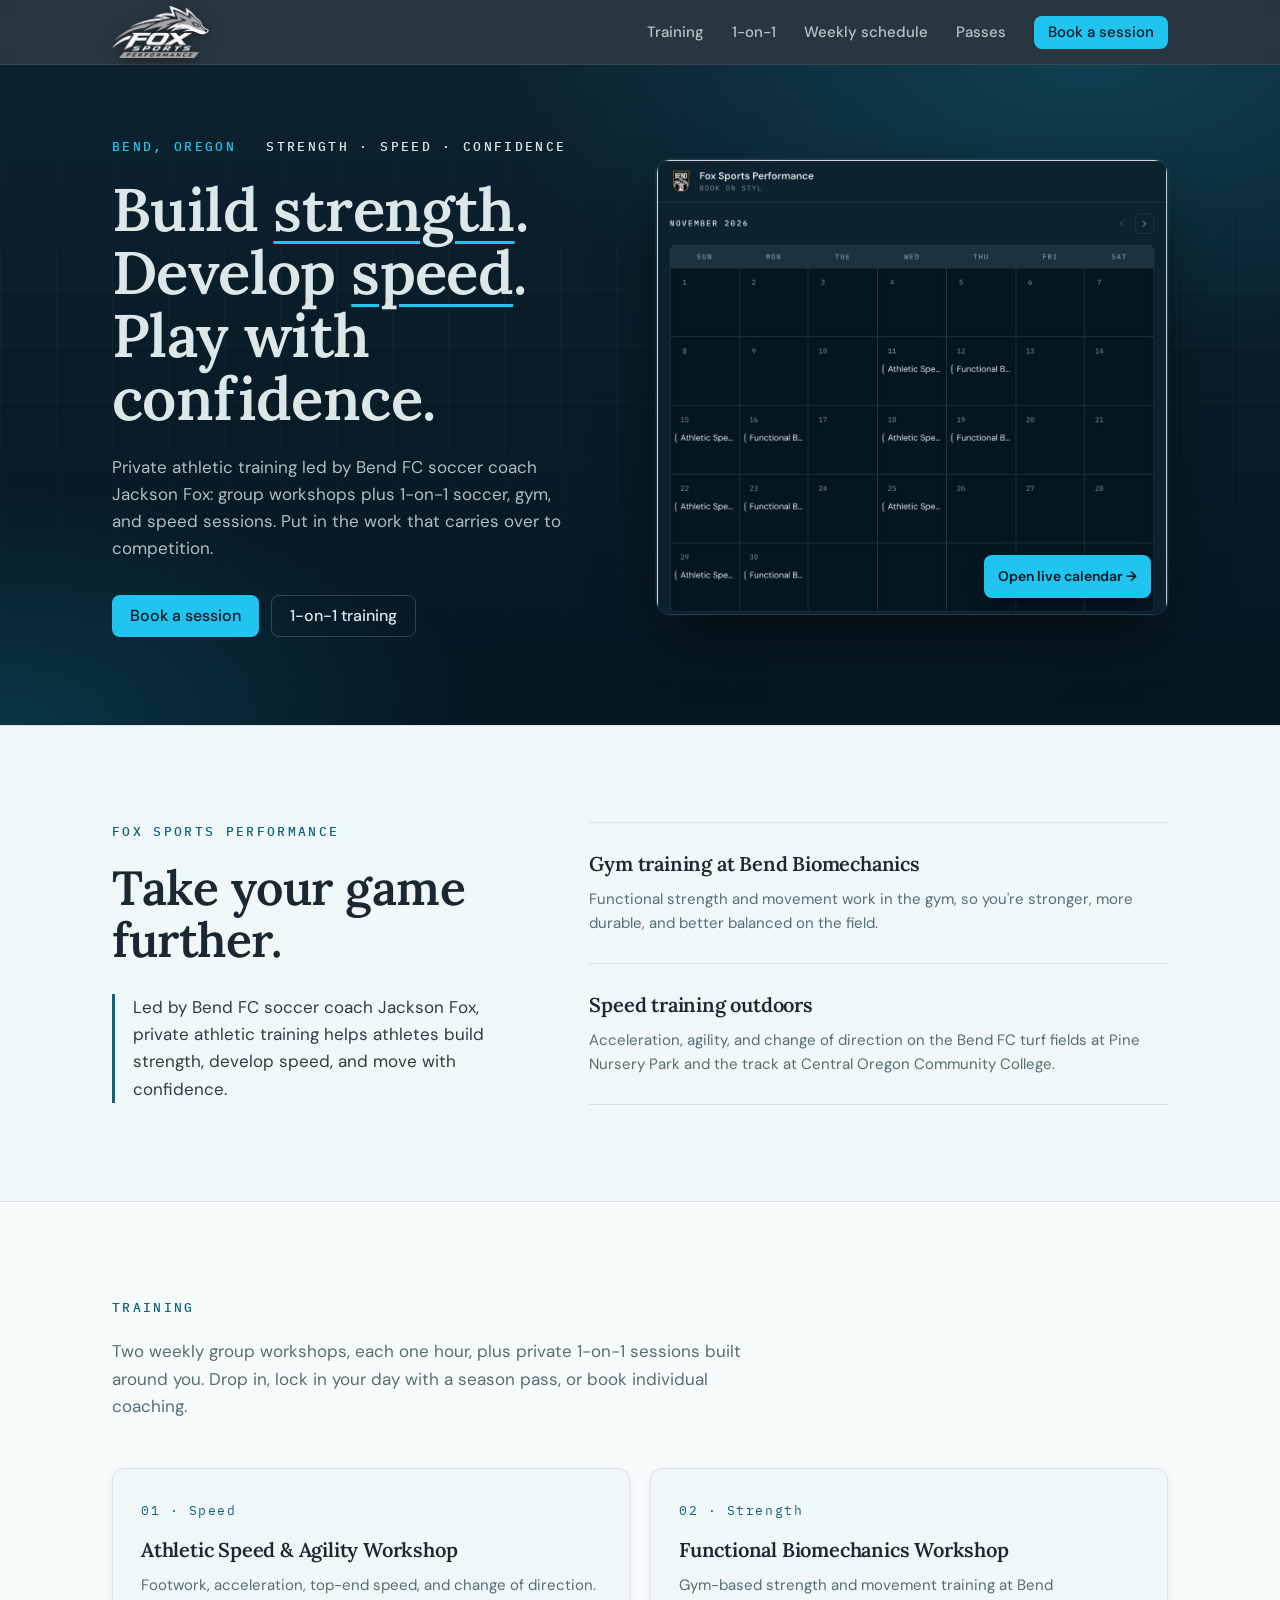
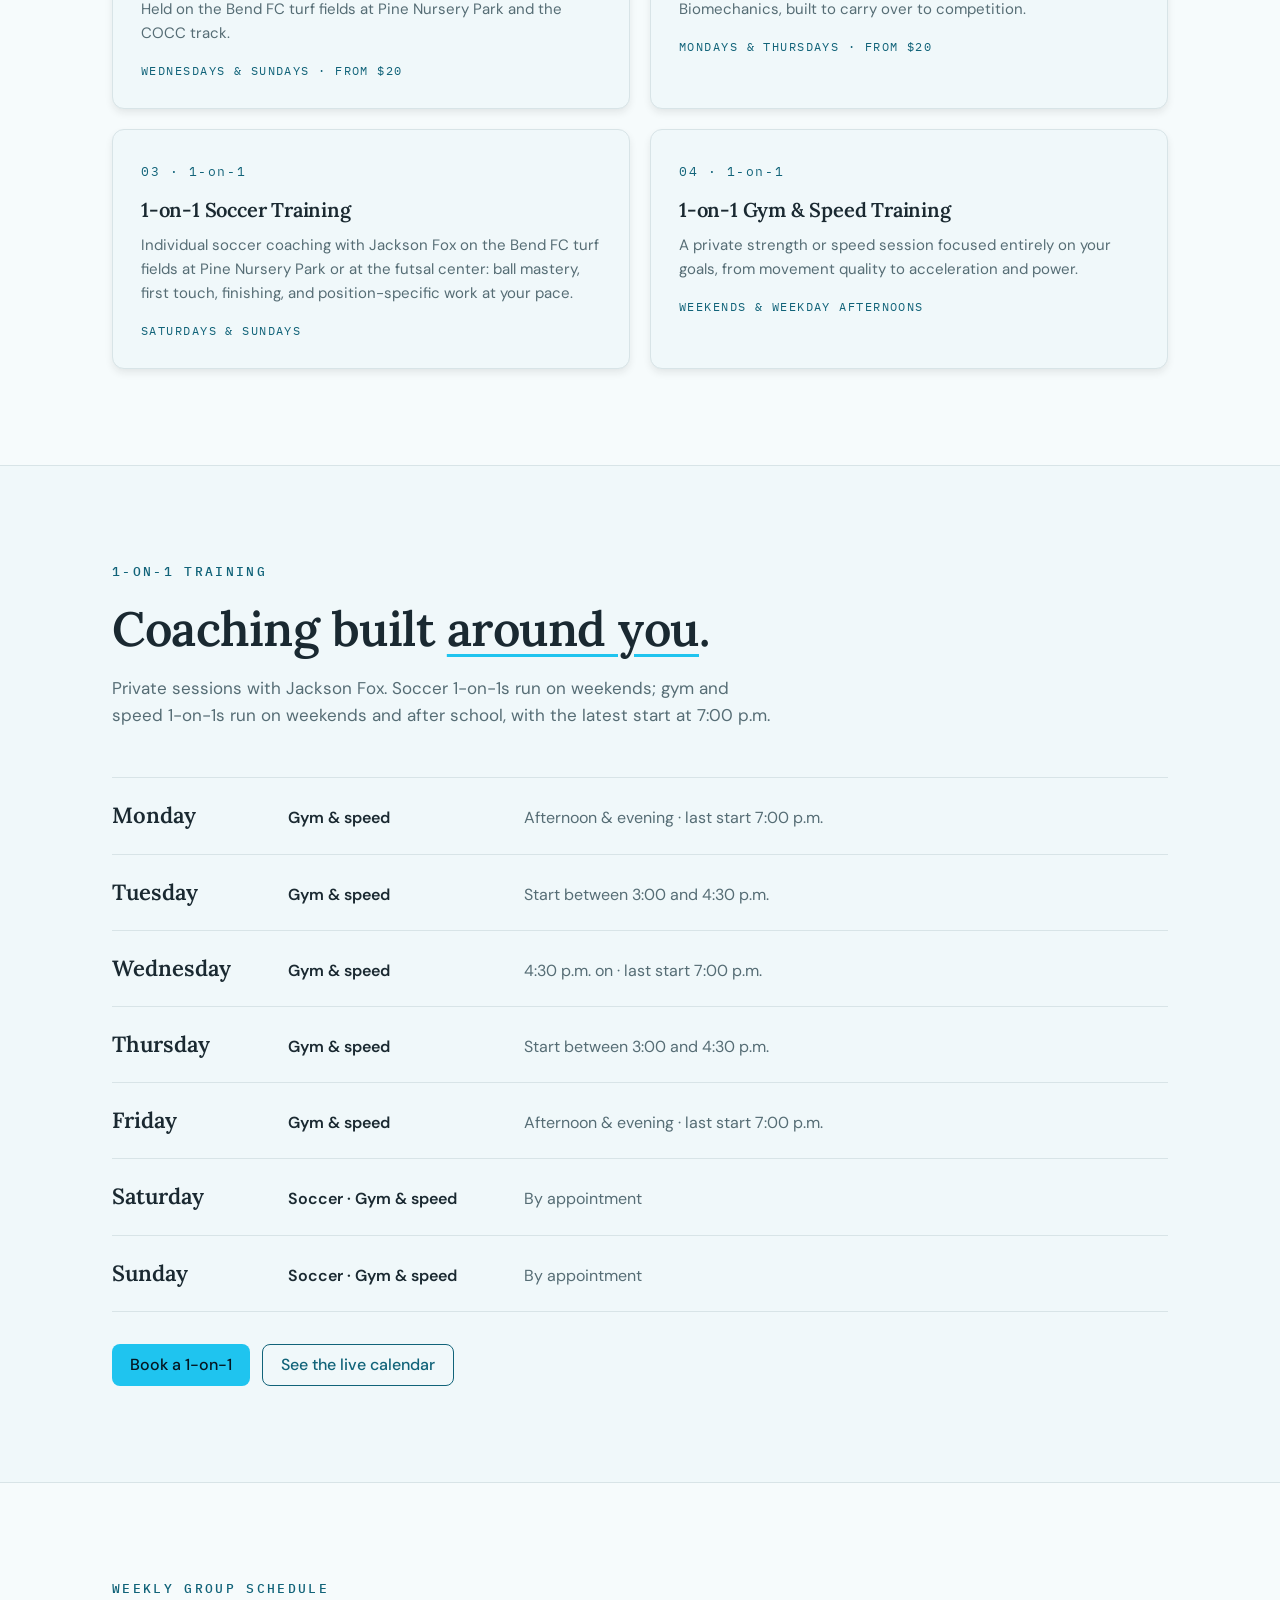
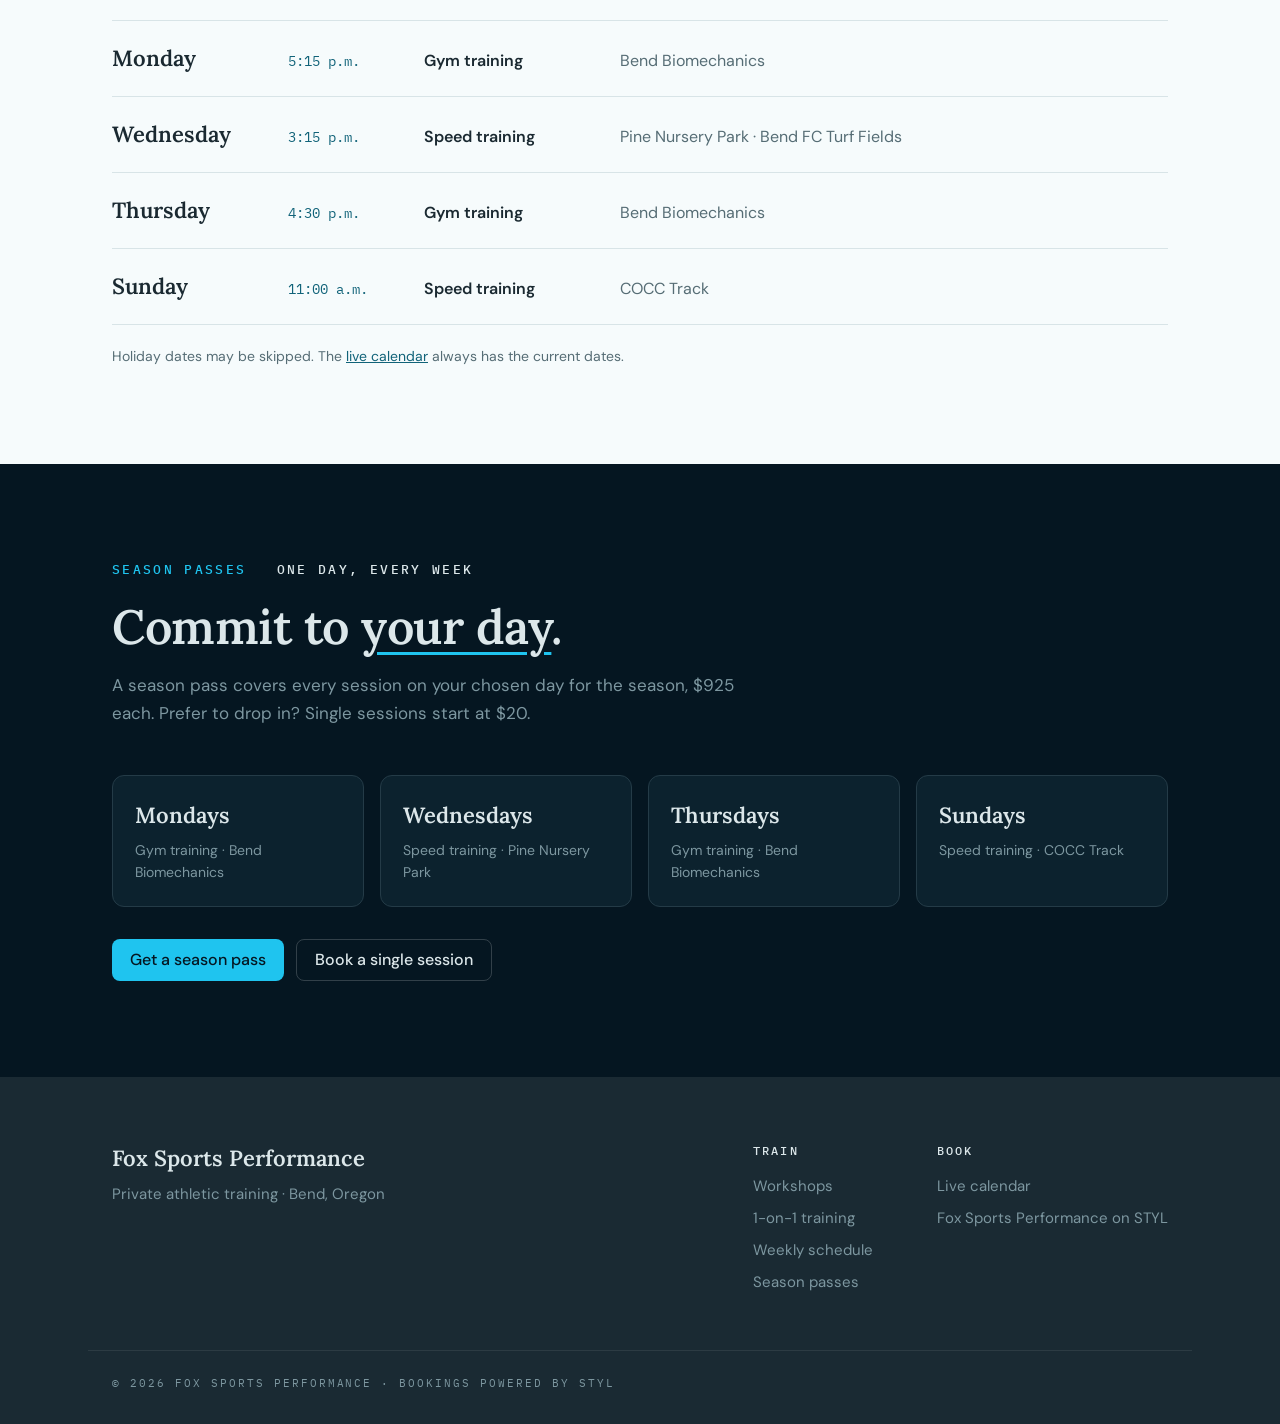
==== commit 9cd4dfcc: "Add the futsal center as a soccer 1-on-1 location Co-Authored-By: Claude Opus 5.5 <noreply@anthropic" ====
--- a/index.html
+++ b/index.html
@@ -96,7 +96,7 @@
           <article class="card">
             <span class="num">03 · 1-on-1</span>
             <h3>1-on-1 Soccer Training</h3>
-            <p>Individual soccer coaching with Jackson Fox on the Bend FC turf fields at Pine Nursery Park: ball mastery, first touch, finishing, and position-specific work at your pace.</p>
+            <p>Individual soccer coaching with Jackson Fox on the Bend FC turf fields at Pine Nursery Park or at the futsal center: ball mastery, first touch, finishing, and position-specific work at your pace.</p>
             <p class="card-meta">Saturdays &amp; Sundays</p>
           </article>
           <article class="card">
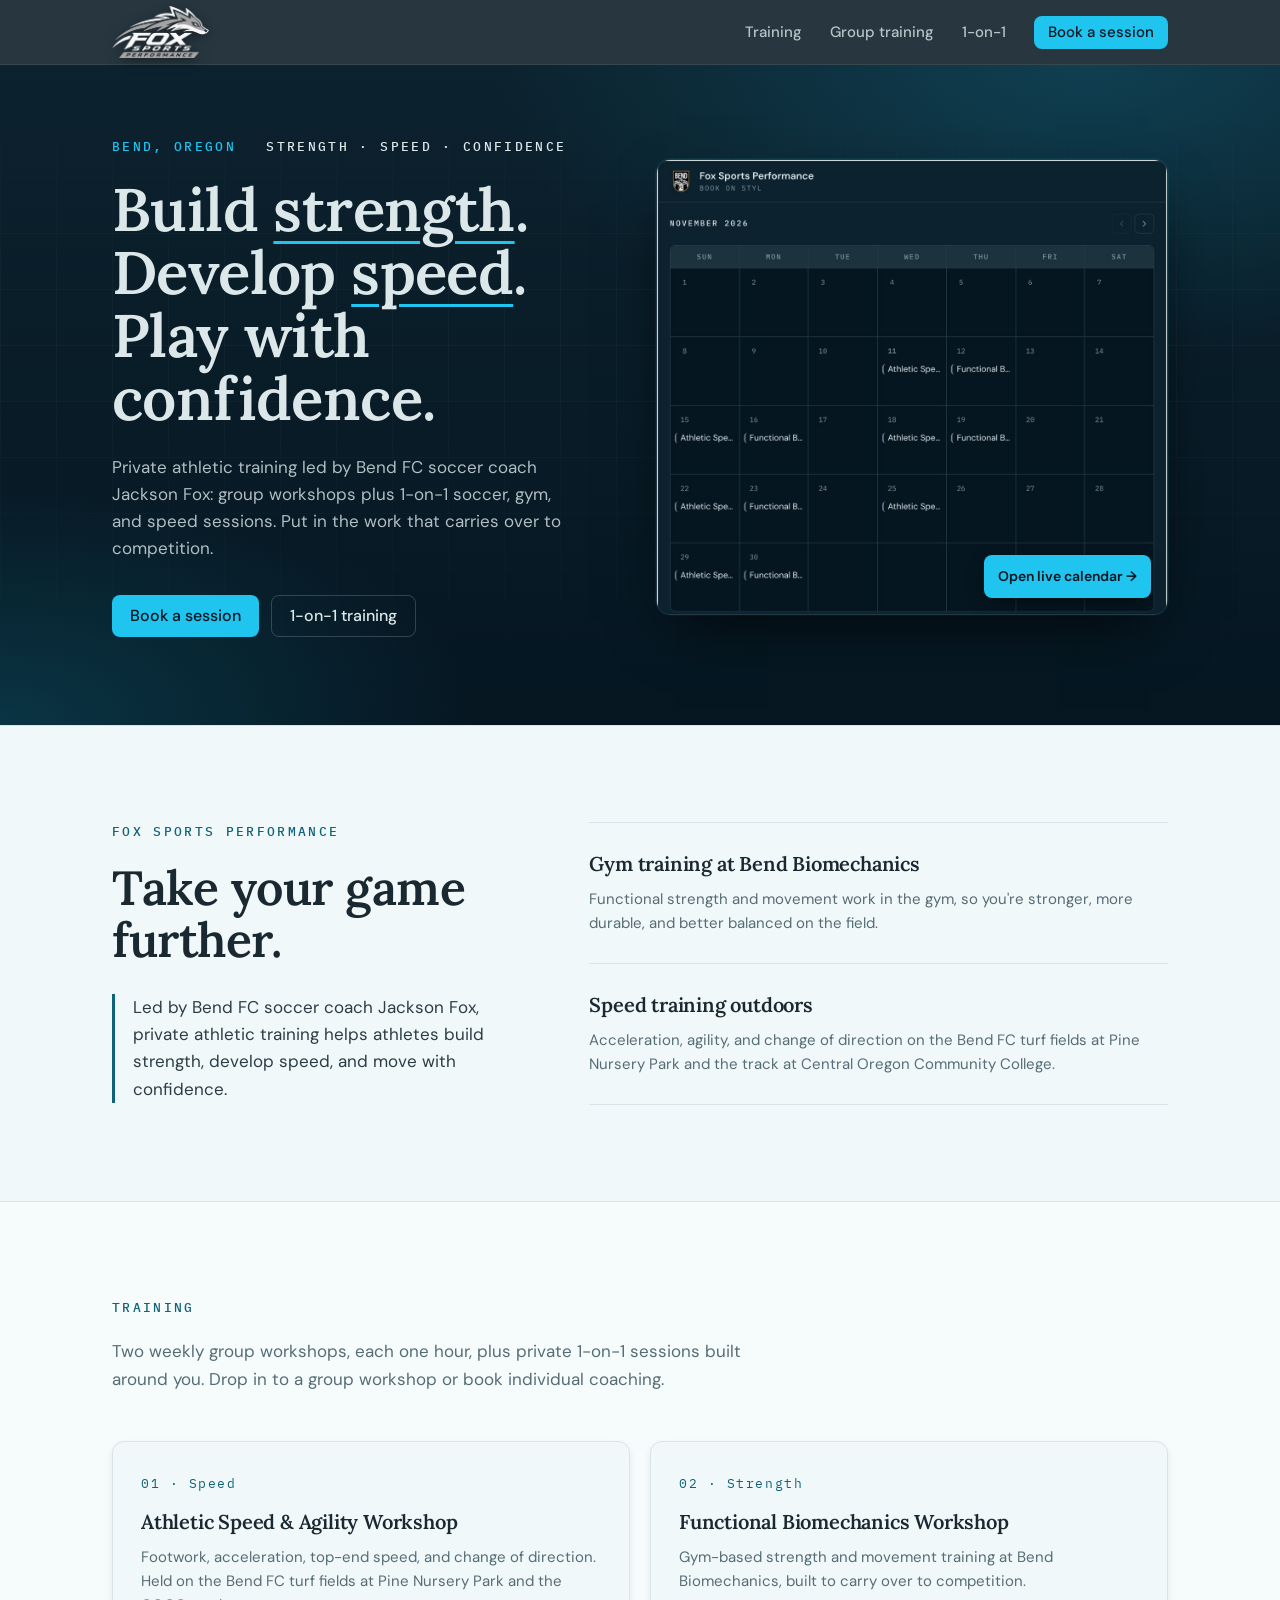
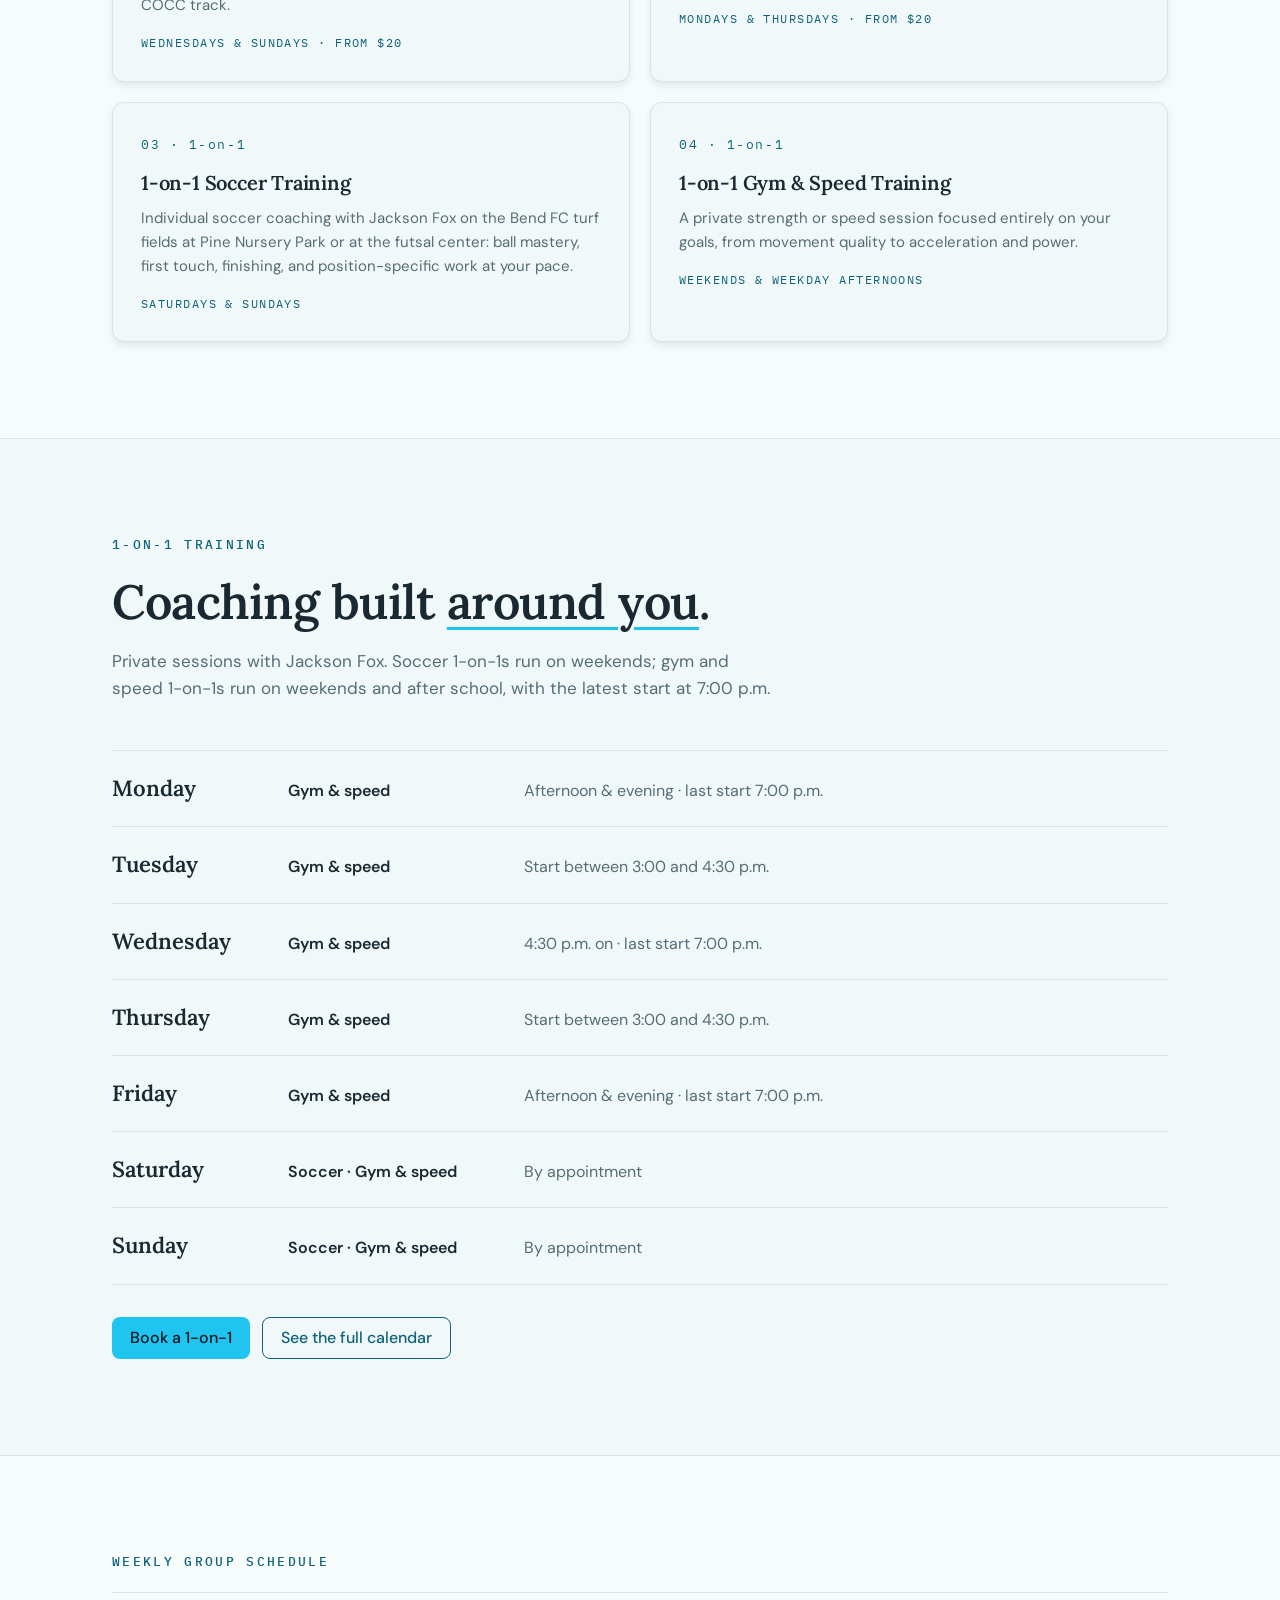
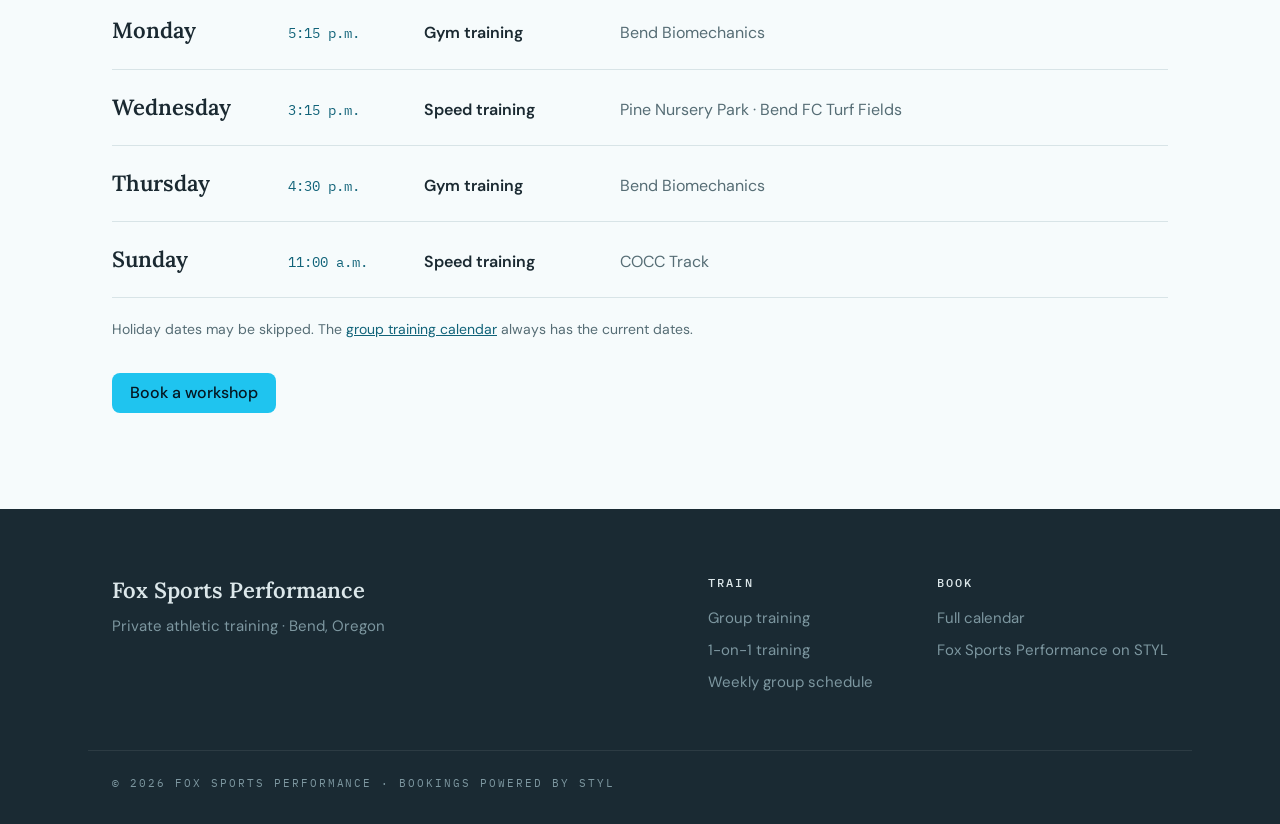
==== commit 36f27cd6: "Add group training page, link landing pages, remove season passes - New group-training.html: worksho" ====
--- a/index.html
+++ b/index.html
@@ -23,9 +23,8 @@
       </a>
       <nav class="nav" aria-label="Primary">
         <a href="#training">Training</a>
-        <a href="#one-on-one">1-on-1</a>
-        <a href="#weekly">Weekly schedule</a>
-        <a href="#passes">Passes</a>
+        <a href="group-training.html">Group training</a>
+        <a href="one-on-one.html">1-on-1</a>
         <a href="schedule.html" class="btn btn-primary btn-sm">Book a session</a>
       </nav>
     </div>
@@ -41,7 +40,7 @@
           <p class="hero-lede">Private athletic training led by Bend FC soccer coach Jackson Fox: group workshops plus 1-on-1 soccer, gym, and speed sessions. Put in the work that carries over to competition.</p>
           <div class="hero-actions">
             <a href="schedule.html" class="btn btn-primary">Book a session</a>
-            <a href="#one-on-one" class="btn btn-ghost">1-on-1 training</a>
+            <a href="one-on-one.html" class="btn btn-ghost">1-on-1 training</a>
           </div>
         </div>
 
@@ -79,7 +78,7 @@
     <section class="section light alt" id="training">
       <div class="wrap">
         <p class="eyebrow eyebrow-dark">Training</p>
-        <p class="section-lede">Two weekly group workshops, each one hour, plus private 1-on-1 sessions built around you. Drop in, lock in your day with a season pass, or book individual coaching.</p>
+        <p class="section-lede">Two weekly group workshops, each one hour, plus private 1-on-1 sessions built around you. Drop in to a group workshop or book individual coaching.</p>
         <div class="cards cards-2">
           <article class="card">
             <span class="num">01 · Speed</span>
@@ -125,8 +124,8 @@
           <li><span class="day">Sunday</span><span class="what">Soccer · Gym &amp; speed</span><span class="where">By appointment</span></li>
         </ul>
         <div class="hero-actions">
-          <a href="https://styl.inc/brand/fox-sports-performance" target="_blank" rel="noopener" class="btn btn-primary">Book a 1-on-1</a>
-          <a href="schedule.html" class="btn btn-outline">See the live calendar</a>
+          <a href="one-on-one.html" class="btn btn-primary">Book a 1-on-1</a>
+          <a href="schedule.html" class="btn btn-outline">See the full calendar</a>
         </div>
       </div>
     </section>
@@ -141,28 +140,13 @@
           <li><span class="day">Thursday</span><span class="time">4:30&nbsp;p.m.</span><span class="what">Gym training</span><span class="where">Bend Biomechanics</span></li>
           <li><span class="day">Sunday</span><span class="time">11:00&nbsp;a.m.</span><span class="what">Speed training</span><span class="where">COCC Track</span></li>
         </ul>
-        <p class="fine">Holiday dates may be skipped. The <a href="schedule.html">live calendar</a> always has the current dates.</p>
+        <p class="fine">Holiday dates may be skipped. The <a href="group-training.html">group training calendar</a> always has the current dates.</p>
+        <div class="hero-actions">
+          <a href="group-training.html" class="btn btn-primary">Book a workshop</a>
+        </div>
       </div>
     </section>
 
-    <!-- PASSES -->
-    <section class="section dark" id="passes">
-      <div class="wrap">
-        <p class="eyebrow"><span class="eyebrow-accent">Season passes</span> One day, every week</p>
-        <h2>Commit to <span class="ul">your day</span>.</h2>
-        <p class="section-lede on-dark">A season pass covers every session on your chosen day for the season, $925 each. Prefer to drop in? Single sessions start at $20.</p>
-        <div class="passes">
-          <div class="pass"><span class="pass-day">Mondays</span><span>Gym training · Bend Biomechanics</span></div>
-          <div class="pass"><span class="pass-day">Wednesdays</span><span>Speed training · Pine Nursery Park</span></div>
-          <div class="pass"><span class="pass-day">Thursdays</span><span>Gym training · Bend Biomechanics</span></div>
-          <div class="pass"><span class="pass-day">Sundays</span><span>Speed training · COCC Track</span></div>
-        </div>
-        <div class="hero-actions">
-          <a href="https://styl.inc/brand/fox-sports-performance" target="_blank" rel="noopener" class="btn btn-primary">Get a season pass</a>
-          <a href="schedule.html" class="btn btn-ghost">Book a single session</a>
-        </div>
-      </div>
-    </section>
   </main>
 
   <footer class="site-footer">
@@ -174,14 +158,13 @@
       <div class="footer-cols">
         <div>
           <p class="eyebrow">Train</p>
-          <a href="#training">Workshops</a>
-          <a href="#one-on-one">1-on-1 training</a>
-          <a href="#weekly">Weekly schedule</a>
-          <a href="#passes">Season passes</a>
+          <a href="group-training.html">Group training</a>
+          <a href="one-on-one.html">1-on-1 training</a>
+          <a href="#weekly">Weekly group schedule</a>
         </div>
         <div>
           <p class="eyebrow">Book</p>
-          <a href="schedule.html">Live calendar</a>
+          <a href="schedule.html">Full calendar</a>
           <a href="https://styl.inc/brand/fox-sports-performance" target="_blank" rel="noopener">Fox Sports Performance on STYL</a>
         </div>
       </div>
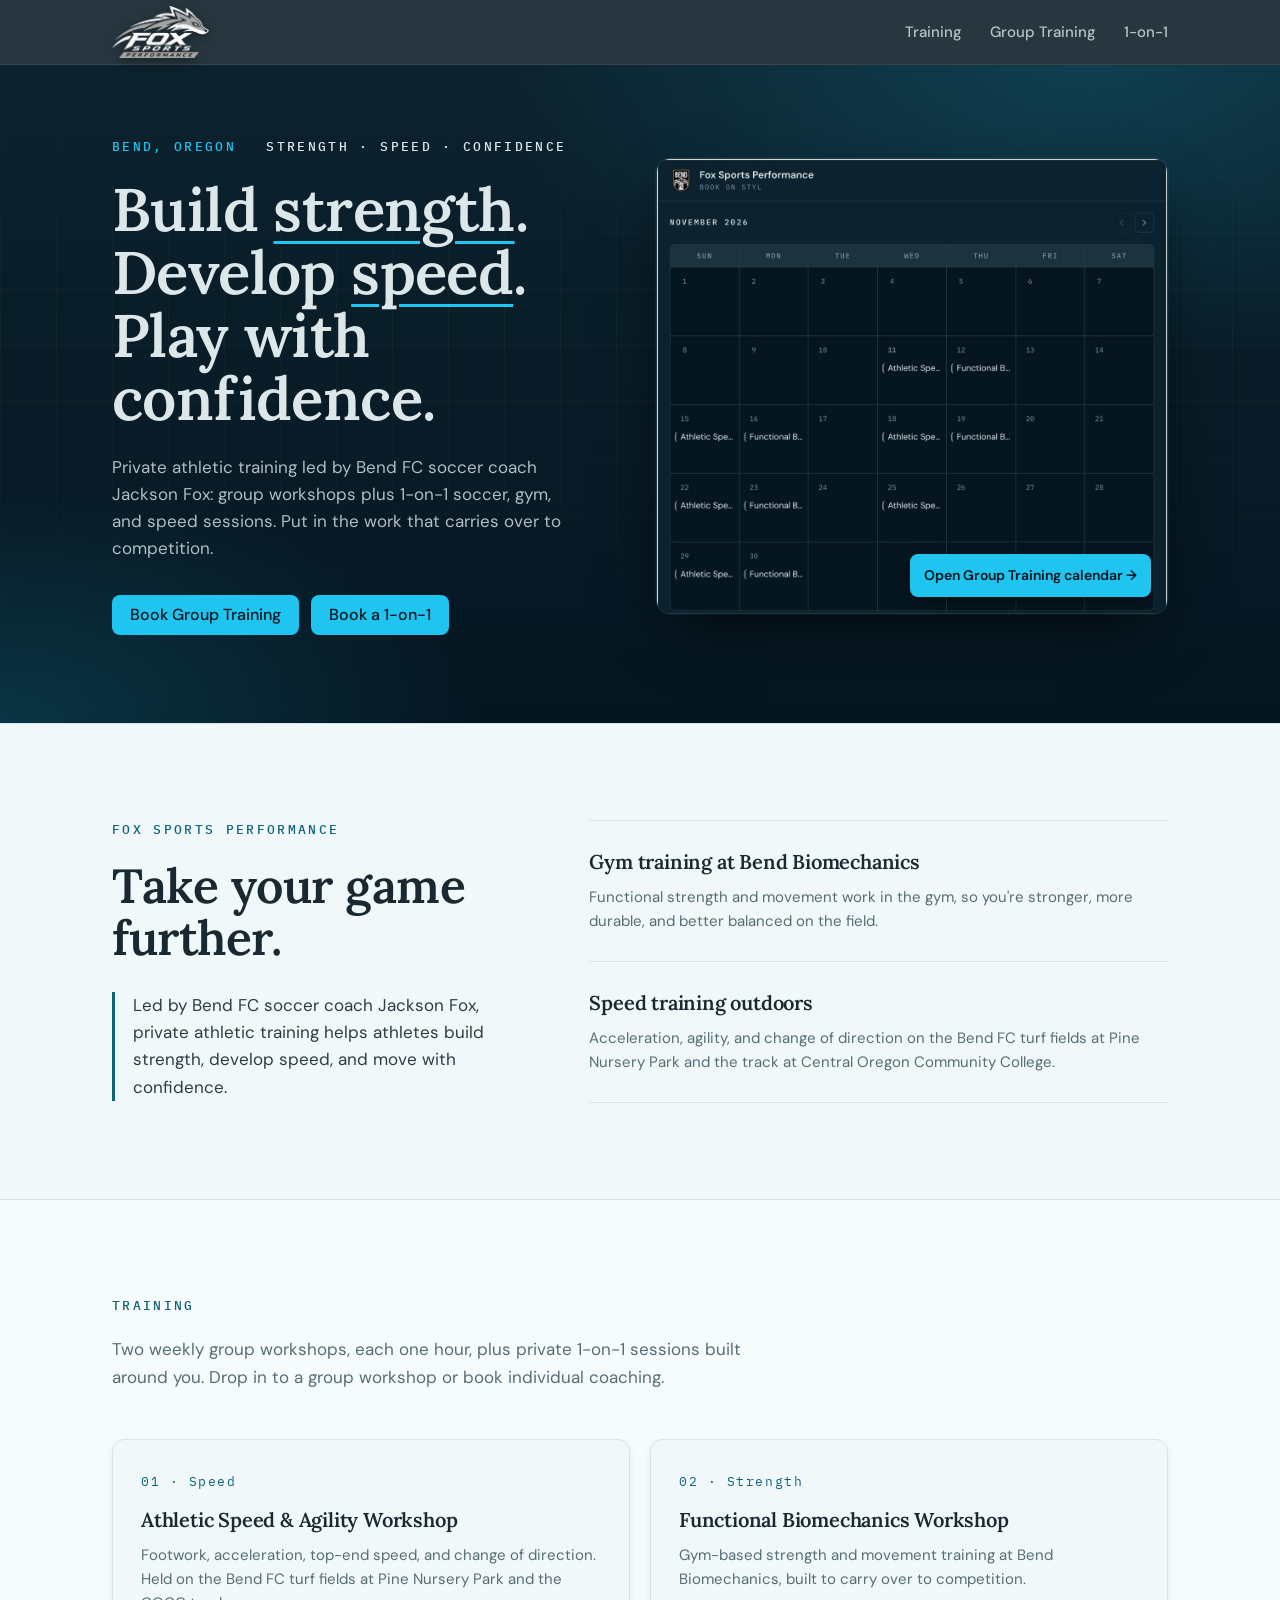
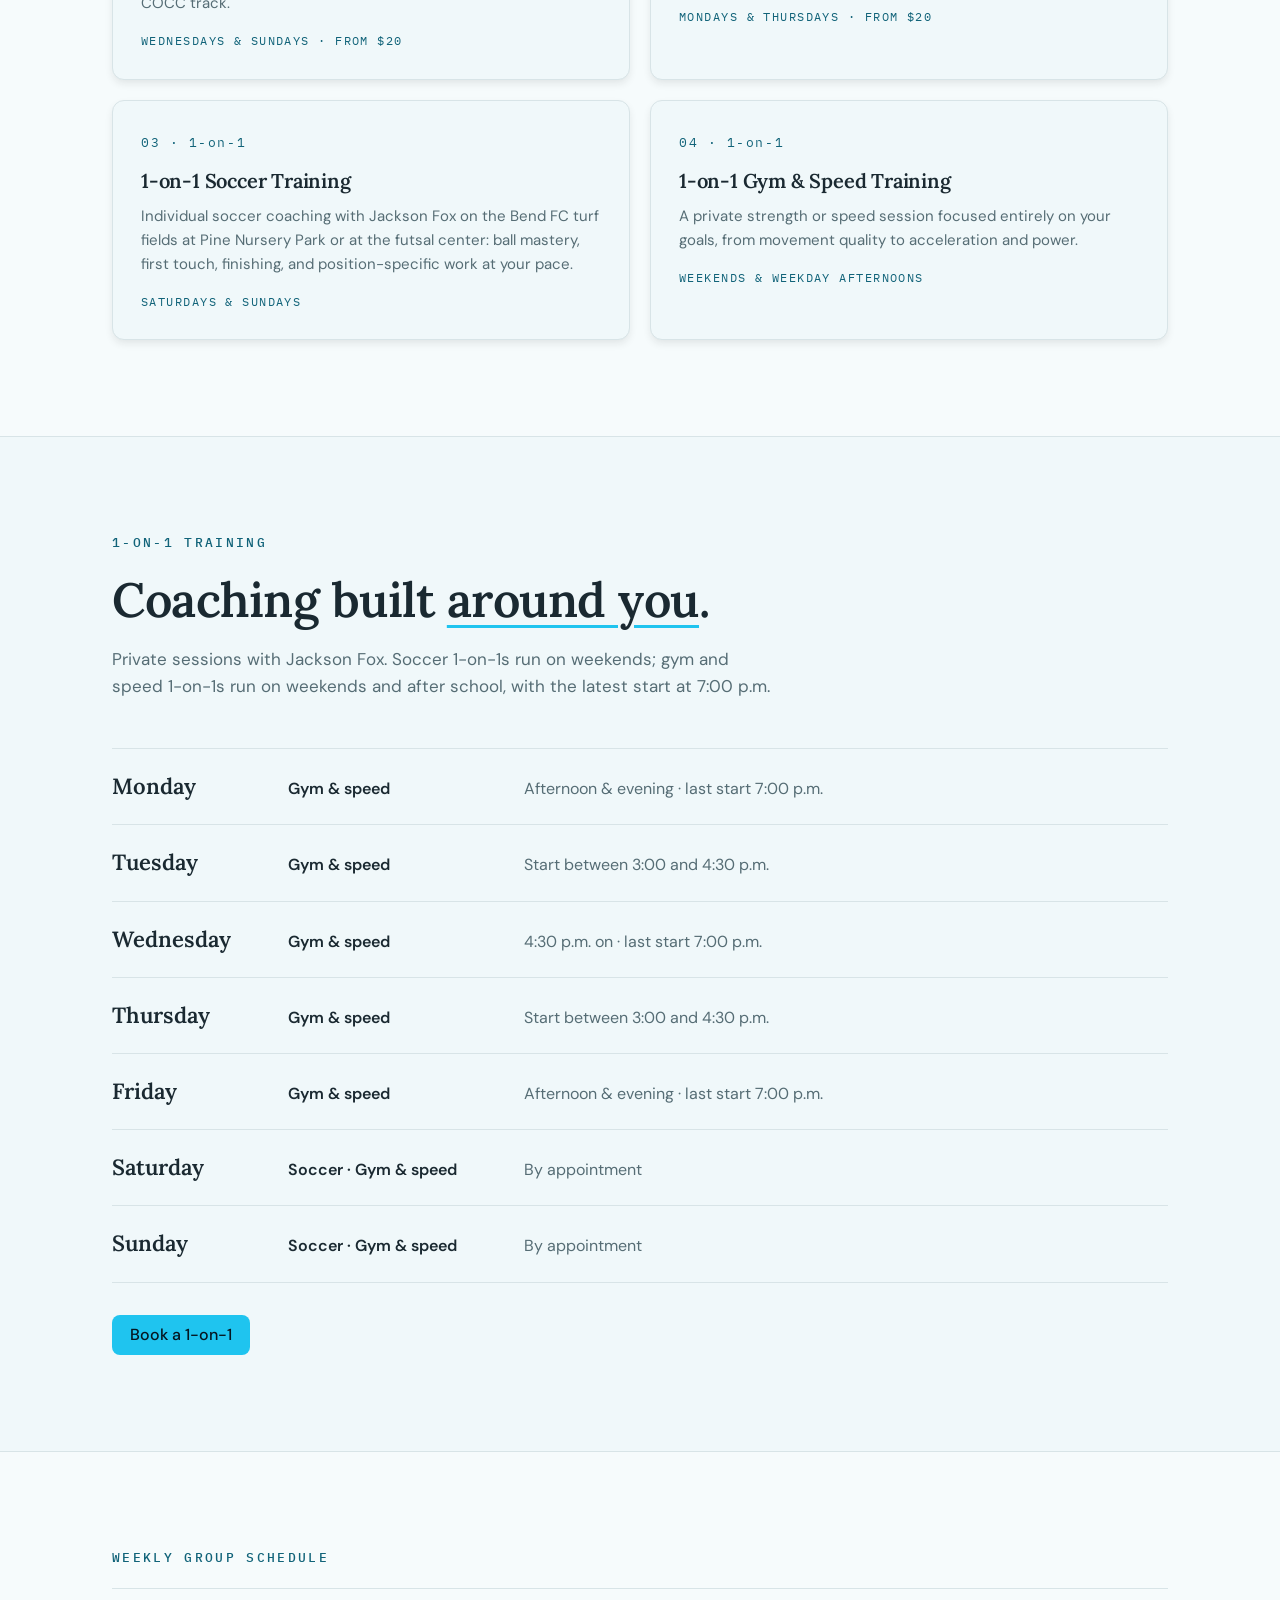
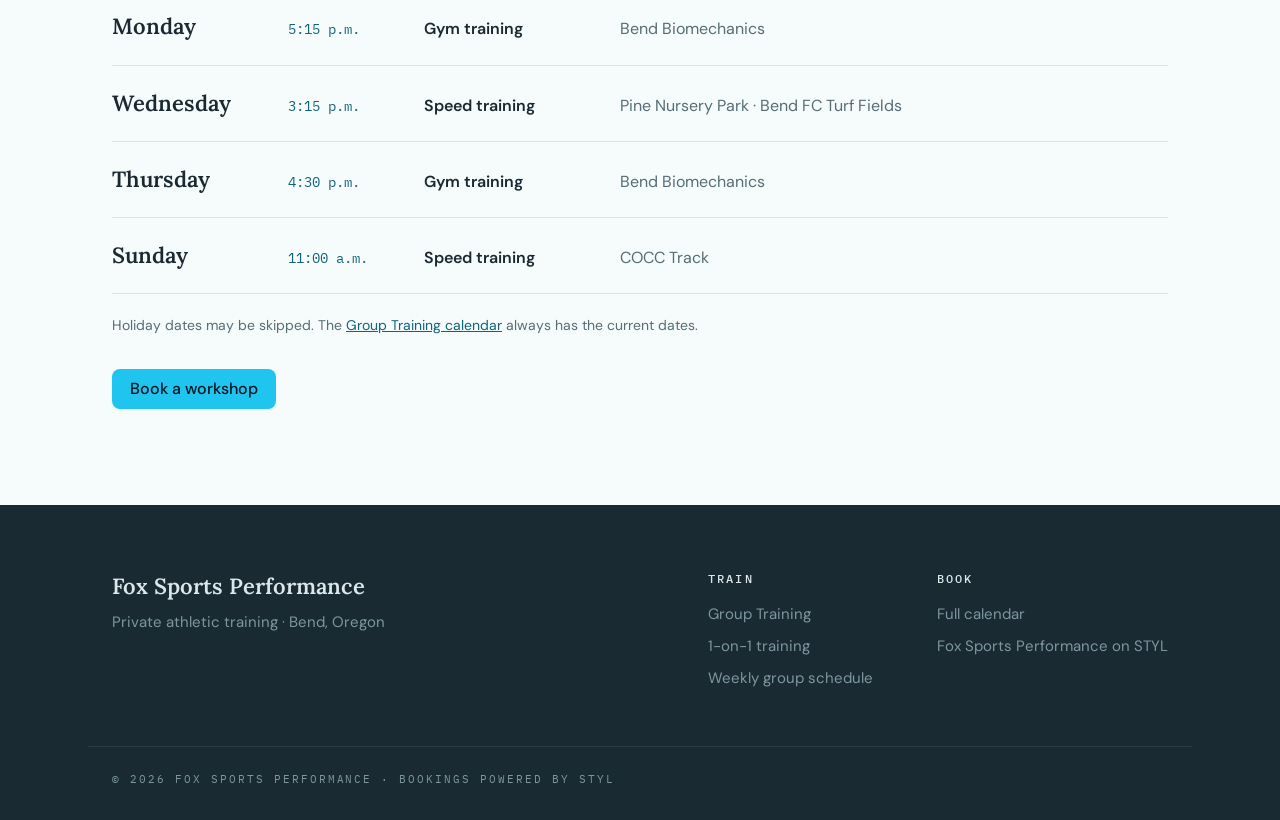
==== commit 56ee26d5: "Replace 'Book a session' with clear Group Training / 1-on-1 choices - Remove the 'Book a session' he" ====
--- a/index.html
+++ b/index.html
@@ -23,9 +23,8 @@
       </a>
       <nav class="nav" aria-label="Primary">
         <a href="#training">Training</a>
-        <a href="group-training.html">Group training</a>
-        <a href="one-on-one.html">1-on-1</a>
-        <a href="schedule.html" class="btn btn-primary btn-sm">Book a session</a>
+        <a href="group-training.html" class="nav-key">Group Training</a>
+        <a href="one-on-one.html" class="nav-key">1-on-1</a>
       </nav>
     </div>
   </header>
@@ -39,14 +38,14 @@
           <h1>Build <span class="ul">strength</span>.<br />Develop <span class="ul">speed</span>.<br />Play with confidence.</h1>
           <p class="hero-lede">Private athletic training led by Bend FC soccer coach Jackson Fox: group workshops plus 1-on-1 soccer, gym, and speed sessions. Put in the work that carries over to competition.</p>
           <div class="hero-actions">
-            <a href="schedule.html" class="btn btn-primary">Book a session</a>
-            <a href="one-on-one.html" class="btn btn-ghost">1-on-1 training</a>
+            <a href="group-training.html" class="btn btn-primary">Book Group Training</a>
+            <a href="one-on-one.html" class="btn btn-primary">Book a 1-on-1</a>
           </div>
         </div>
 
-        <a href="schedule.html" class="cal-preview" aria-label="Open the live training calendar">
+        <a href="group-training.html" class="cal-preview" aria-label="Open the group training calendar">
           <img src="assets/calendar-preview.jpg" width="1200" height="1068" alt="Fox Sports Performance training calendar showing weekly speed and gym sessions" />
-          <span class="cal-preview-cta">Open live calendar <span aria-hidden="true">→</span></span>
+          <span class="cal-preview-cta">Open Group Training calendar <span aria-hidden="true">→</span></span>
         </a>
       </div>
     </section>
@@ -125,7 +124,6 @@
         </ul>
         <div class="hero-actions">
           <a href="one-on-one.html" class="btn btn-primary">Book a 1-on-1</a>
-          <a href="schedule.html" class="btn btn-outline">See the full calendar</a>
         </div>
       </div>
     </section>
@@ -140,7 +138,7 @@
           <li><span class="day">Thursday</span><span class="time">4:30&nbsp;p.m.</span><span class="what">Gym training</span><span class="where">Bend Biomechanics</span></li>
           <li><span class="day">Sunday</span><span class="time">11:00&nbsp;a.m.</span><span class="what">Speed training</span><span class="where">COCC Track</span></li>
         </ul>
-        <p class="fine">Holiday dates may be skipped. The <a href="group-training.html">group training calendar</a> always has the current dates.</p>
+        <p class="fine">Holiday dates may be skipped. The <a href="group-training.html">Group Training calendar</a> always has the current dates.</p>
         <div class="hero-actions">
           <a href="group-training.html" class="btn btn-primary">Book a workshop</a>
         </div>
@@ -158,7 +156,7 @@
       <div class="footer-cols">
         <div>
           <p class="eyebrow">Train</p>
-          <a href="group-training.html">Group training</a>
+          <a href="group-training.html">Group Training</a>
           <a href="one-on-one.html">1-on-1 training</a>
           <a href="#weekly">Weekly group schedule</a>
         </div>
--- a/styles.css
+++ b/styles.css
@@ -275,3 +275,12 @@
 .price-line { display: flex; align-items: baseline; gap: 10px; margin-top: 24px; color: var(--dark-muted); font-size: 15px; }
 .price { font-family: var(--font-serif); font-size: 40px; font-weight: 600; color: var(--brand-bright); line-height: 1; }
 .slots .what { font-family: var(--font-mono); font-size: 13px; font-weight: 500; letter-spacing: 0.08em; color: var(--brand-deep); }
+
+/* Navigation: current page + phone menu */
+.nav a[aria-current="page"] { color: #fff; }
+@media (max-width: 640px) {
+  .nav { gap: 18px; }
+  .nav a.nav-key { display: inline; font-size: 15px; }
+  .nav a.btn-primary.btn-sm, .nav a.btn-ghost.btn-sm { display: none; }
+  .nav a[aria-current="page"] { text-decoration: underline; text-decoration-color: var(--brand-bright); text-decoration-thickness: 2px; text-underline-offset: 6px; }
+}
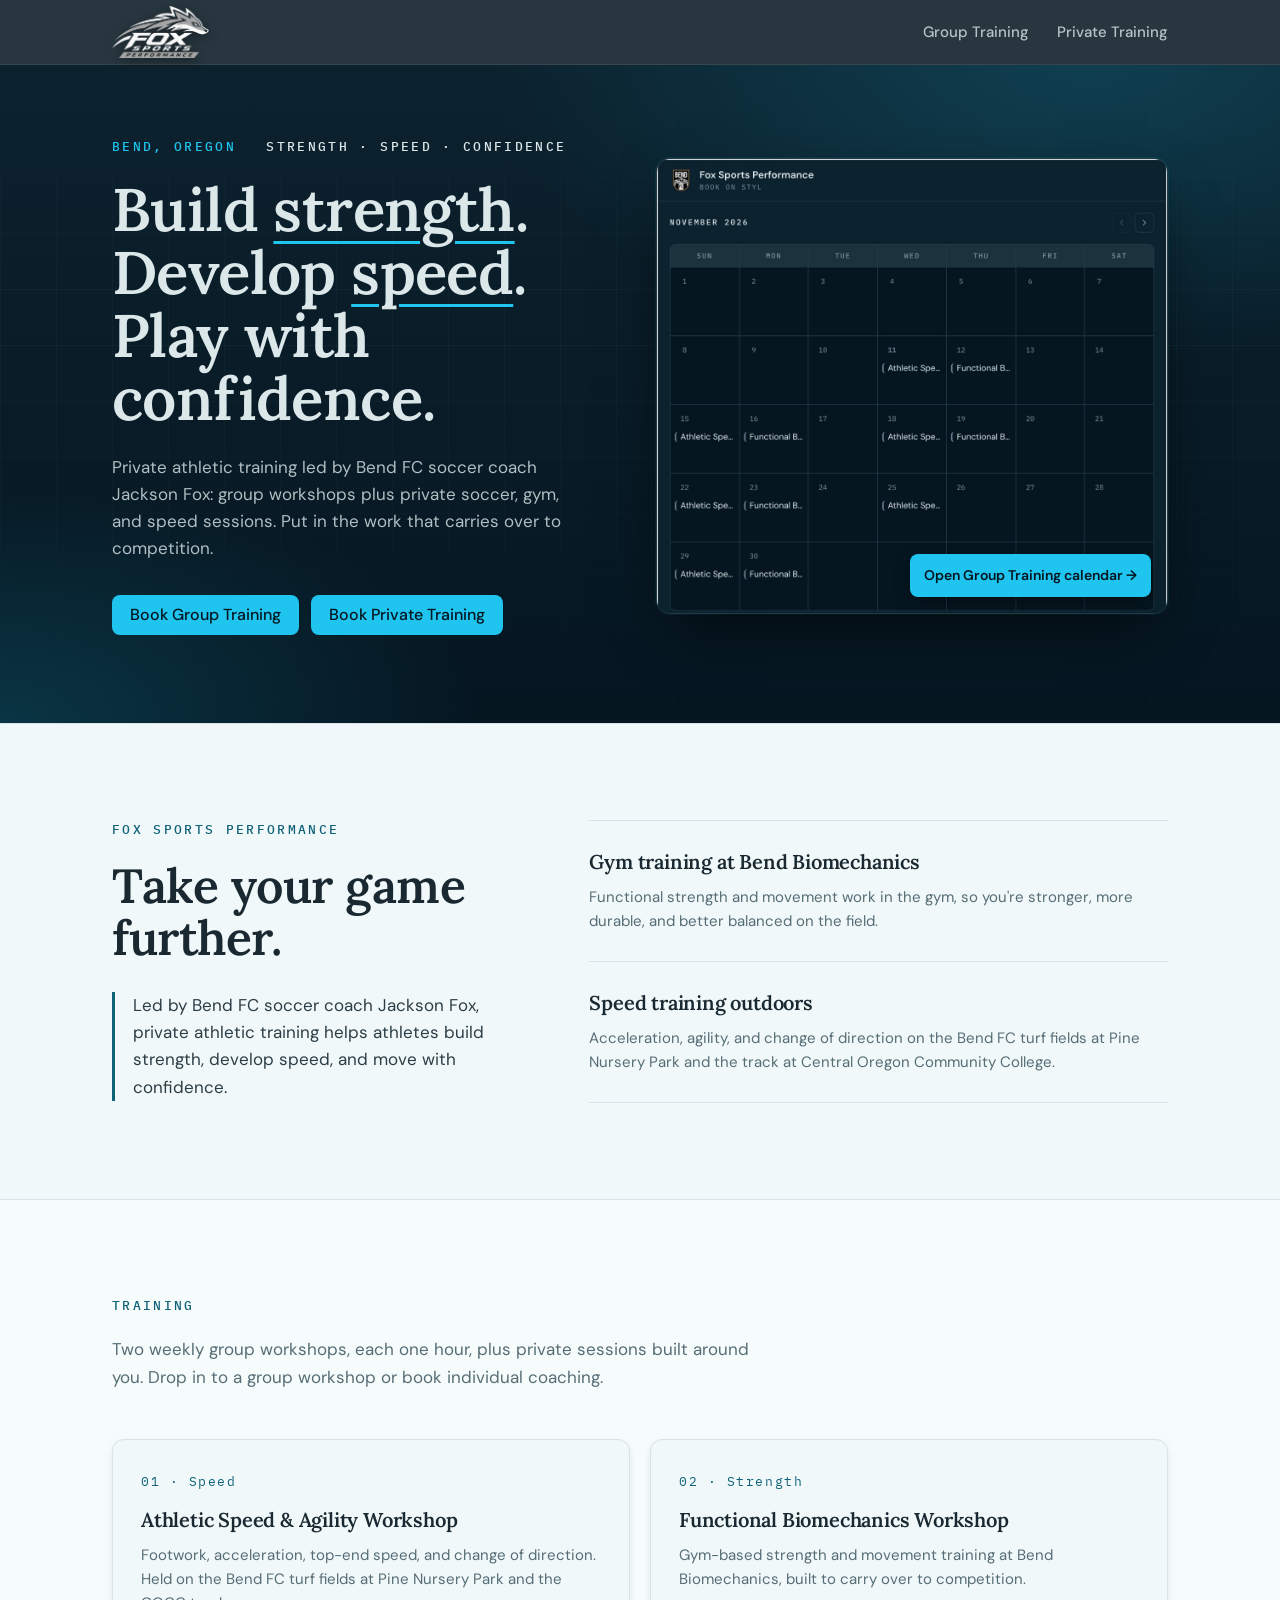
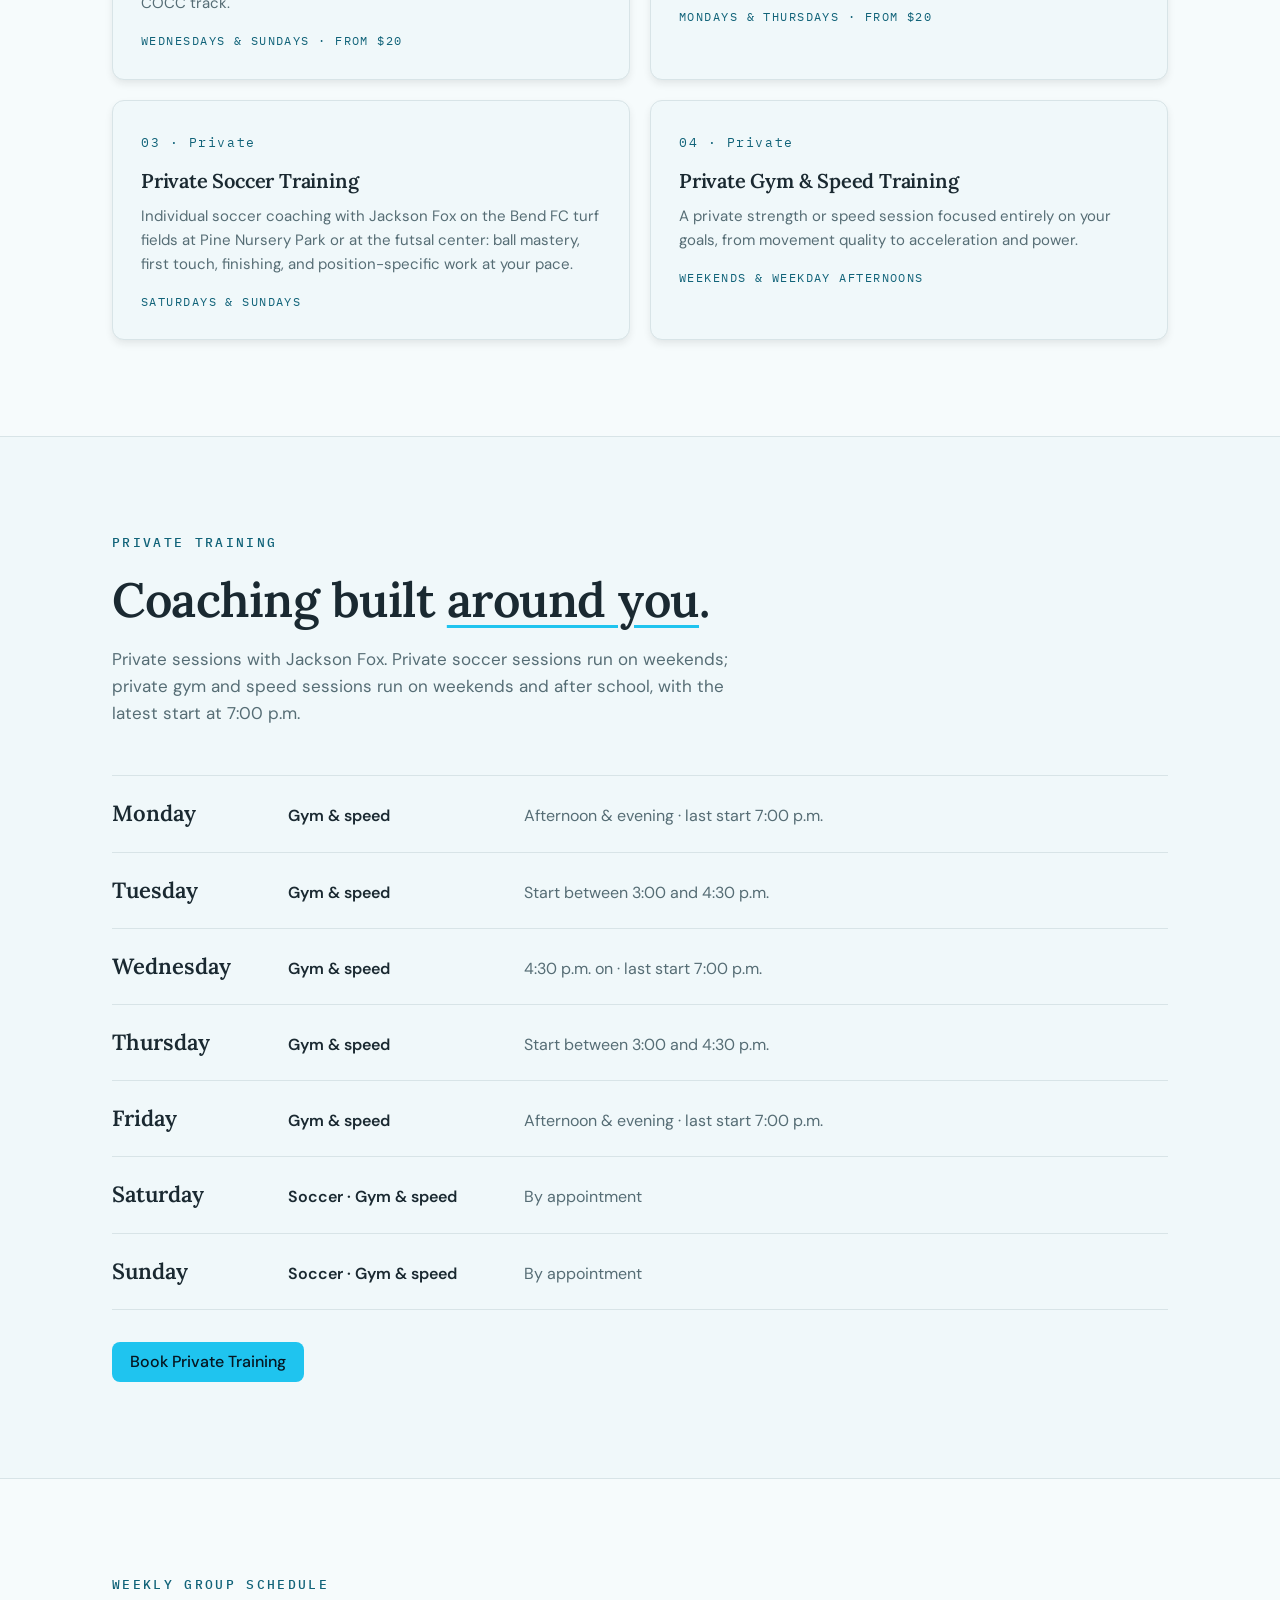
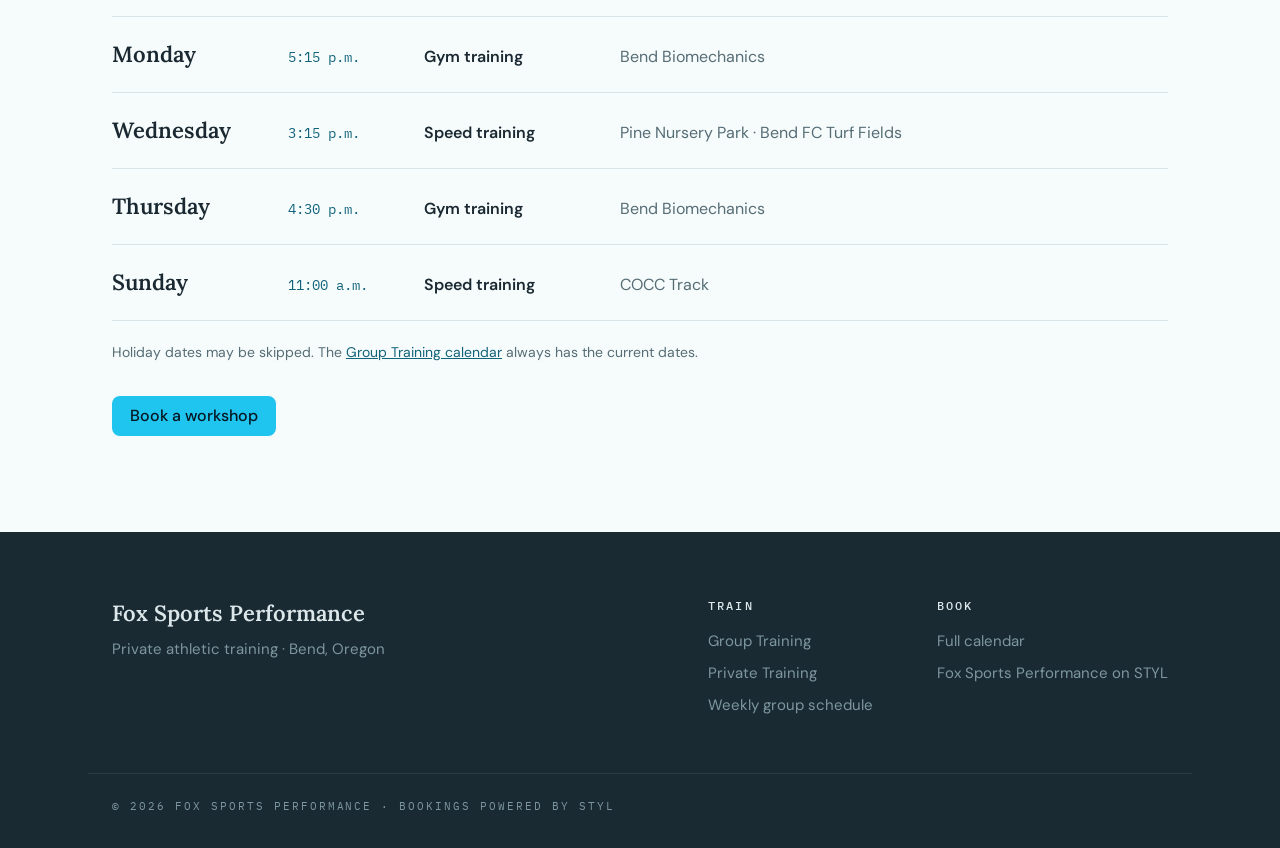
==== commit 61f513fe: "Rename 1-on-1 to Private Training; simplify header menu - 'Private Training' replaces '1-on-1' in me" ====
--- a/index.html
+++ b/index.html
@@ -22,9 +22,8 @@
         <span class="logo-text">FOX<span>SPORTS PERFORMANCE</span></span>
       </a>
       <nav class="nav" aria-label="Primary">
-        <a href="#training">Training</a>
         <a href="group-training.html" class="nav-key">Group Training</a>
-        <a href="one-on-one.html" class="nav-key">1-on-1</a>
+        <a href="private-training.html" class="nav-key">Private Training</a>
       </nav>
     </div>
   </header>
@@ -36,10 +35,10 @@
         <div class="hero-copy">
           <p class="eyebrow"><span class="eyebrow-accent">Bend, Oregon</span> Strength · Speed · Confidence</p>
           <h1>Build <span class="ul">strength</span>.<br />Develop <span class="ul">speed</span>.<br />Play with confidence.</h1>
-          <p class="hero-lede">Private athletic training led by Bend FC soccer coach Jackson Fox: group workshops plus 1-on-1 soccer, gym, and speed sessions. Put in the work that carries over to competition.</p>
+          <p class="hero-lede">Private athletic training led by Bend FC soccer coach Jackson Fox: group workshops plus private soccer, gym, and speed sessions. Put in the work that carries over to competition.</p>
           <div class="hero-actions">
             <a href="group-training.html" class="btn btn-primary">Book Group Training</a>
-            <a href="one-on-one.html" class="btn btn-primary">Book a 1-on-1</a>
+            <a href="private-training.html" class="btn btn-primary">Book Private Training</a>
           </div>
         </div>
 
@@ -77,7 +76,7 @@
     <section class="section light alt" id="training">
       <div class="wrap">
         <p class="eyebrow eyebrow-dark">Training</p>
-        <p class="section-lede">Two weekly group workshops, each one hour, plus private 1-on-1 sessions built around you. Drop in to a group workshop or book individual coaching.</p>
+        <p class="section-lede">Two weekly group workshops, each one hour, plus private sessions built around you. Drop in to a group workshop or book individual coaching.</p>
         <div class="cards cards-2">
           <article class="card">
             <span class="num">01 · Speed</span>
@@ -92,14 +91,14 @@
             <p class="card-meta">Mondays &amp; Thursdays · from $20</p>
           </article>
           <article class="card">
-            <span class="num">03 · 1-on-1</span>
-            <h3>1-on-1 Soccer Training</h3>
+            <span class="num">03 · Private</span>
+            <h3>Private Soccer Training</h3>
             <p>Individual soccer coaching with Jackson Fox on the Bend FC turf fields at Pine Nursery Park or at the futsal center: ball mastery, first touch, finishing, and position-specific work at your pace.</p>
             <p class="card-meta">Saturdays &amp; Sundays</p>
           </article>
           <article class="card">
-            <span class="num">04 · 1-on-1</span>
-            <h3>1-on-1 Gym &amp; Speed Training</h3>
+            <span class="num">04 · Private</span>
+            <h3>Private Gym &amp; Speed Training</h3>
             <p>A private strength or speed session focused entirely on your goals, from movement quality to acceleration and power.</p>
             <p class="card-meta">Weekends &amp; weekday afternoons</p>
           </article>
@@ -107,12 +106,12 @@
       </div>
     </section>
 
-    <!-- 1-ON-1 AVAILABILITY -->
-    <section class="section light" id="one-on-one">
+    <!-- PRIVATE TRAINING AVAILABILITY -->
+    <section class="section light" id="private-training">
       <div class="wrap">
-        <p class="eyebrow eyebrow-dark">1-on-1 training</p>
+        <p class="eyebrow eyebrow-dark">Private training</p>
         <h2>Coaching built <span class="ul">around you</span>.</h2>
-        <p class="section-lede lede-gap">Private sessions with Jackson Fox. Soccer 1-on-1s run on weekends; gym and speed 1-on-1s run on weekends and after school, with the latest start at 7:00&nbsp;p.m.</p>
+        <p class="section-lede lede-gap">Private sessions with Jackson Fox. Private soccer sessions run on weekends; private gym and speed sessions run on weekends and after school, with the latest start at 7:00&nbsp;p.m.</p>
         <ul class="week week-3">
           <li><span class="day">Monday</span><span class="what">Gym &amp; speed</span><span class="where">Afternoon &amp; evening · last start 7:00&nbsp;p.m.</span></li>
           <li><span class="day">Tuesday</span><span class="what">Gym &amp; speed</span><span class="where">Start between 3:00 and 4:30&nbsp;p.m.</span></li>
@@ -123,7 +122,7 @@
           <li><span class="day">Sunday</span><span class="what">Soccer · Gym &amp; speed</span><span class="where">By appointment</span></li>
         </ul>
         <div class="hero-actions">
-          <a href="one-on-one.html" class="btn btn-primary">Book a 1-on-1</a>
+          <a href="private-training.html" class="btn btn-primary">Book Private Training</a>
         </div>
       </div>
     </section>
@@ -157,7 +156,7 @@
         <div>
           <p class="eyebrow">Train</p>
           <a href="group-training.html">Group Training</a>
-          <a href="one-on-one.html">1-on-1 training</a>
+          <a href="private-training.html">Private Training</a>
           <a href="#weekly">Weekly group schedule</a>
         </div>
         <div>
--- a/styles.css
+++ b/styles.css
@@ -245,7 +245,7 @@
 .page-dark .site-footer { padding: 0 0 32px; }
 .page-dark .copyright { margin-top: 0; }
 
-/* 1-on-1 availability */
+/* Private training availability */
 .lede-gap { margin-top: 20px; }
 .week-3 li { grid-template-columns: 160px 220px 1fr; }
 .btn-outline { border: 1px solid var(--brand-deep); color: var(--brand-deep); background: transparent; }
@@ -270,7 +270,7 @@
   .week-3 .where { grid-column: 1 / -1; }
 }
 
-/* 1-on-1 landing page */
+/* Private training landing page */
 .hero-compact { padding: 72px 0 80px; }
 .price-line { display: flex; align-items: baseline; gap: 10px; margin-top: 24px; color: var(--dark-muted); font-size: 15px; }
 .price { font-family: var(--font-serif); font-size: 40px; font-weight: 600; color: var(--brand-bright); line-height: 1; }
@@ -279,8 +279,8 @@
 /* Navigation: current page + phone menu */
 .nav a[aria-current="page"] { color: #fff; }
 @media (max-width: 640px) {
-  .nav { gap: 18px; }
-  .nav a.nav-key { display: inline; font-size: 15px; }
+  .nav { gap: 14px; }
+  .nav a.nav-key { display: inline; font-size: 14px; white-space: nowrap; }
   .nav a.btn-primary.btn-sm, .nav a.btn-ghost.btn-sm { display: none; }
   .nav a[aria-current="page"] { text-decoration: underline; text-decoration-color: var(--brand-bright); text-decoration-thickness: 2px; text-underline-offset: 6px; }
 }
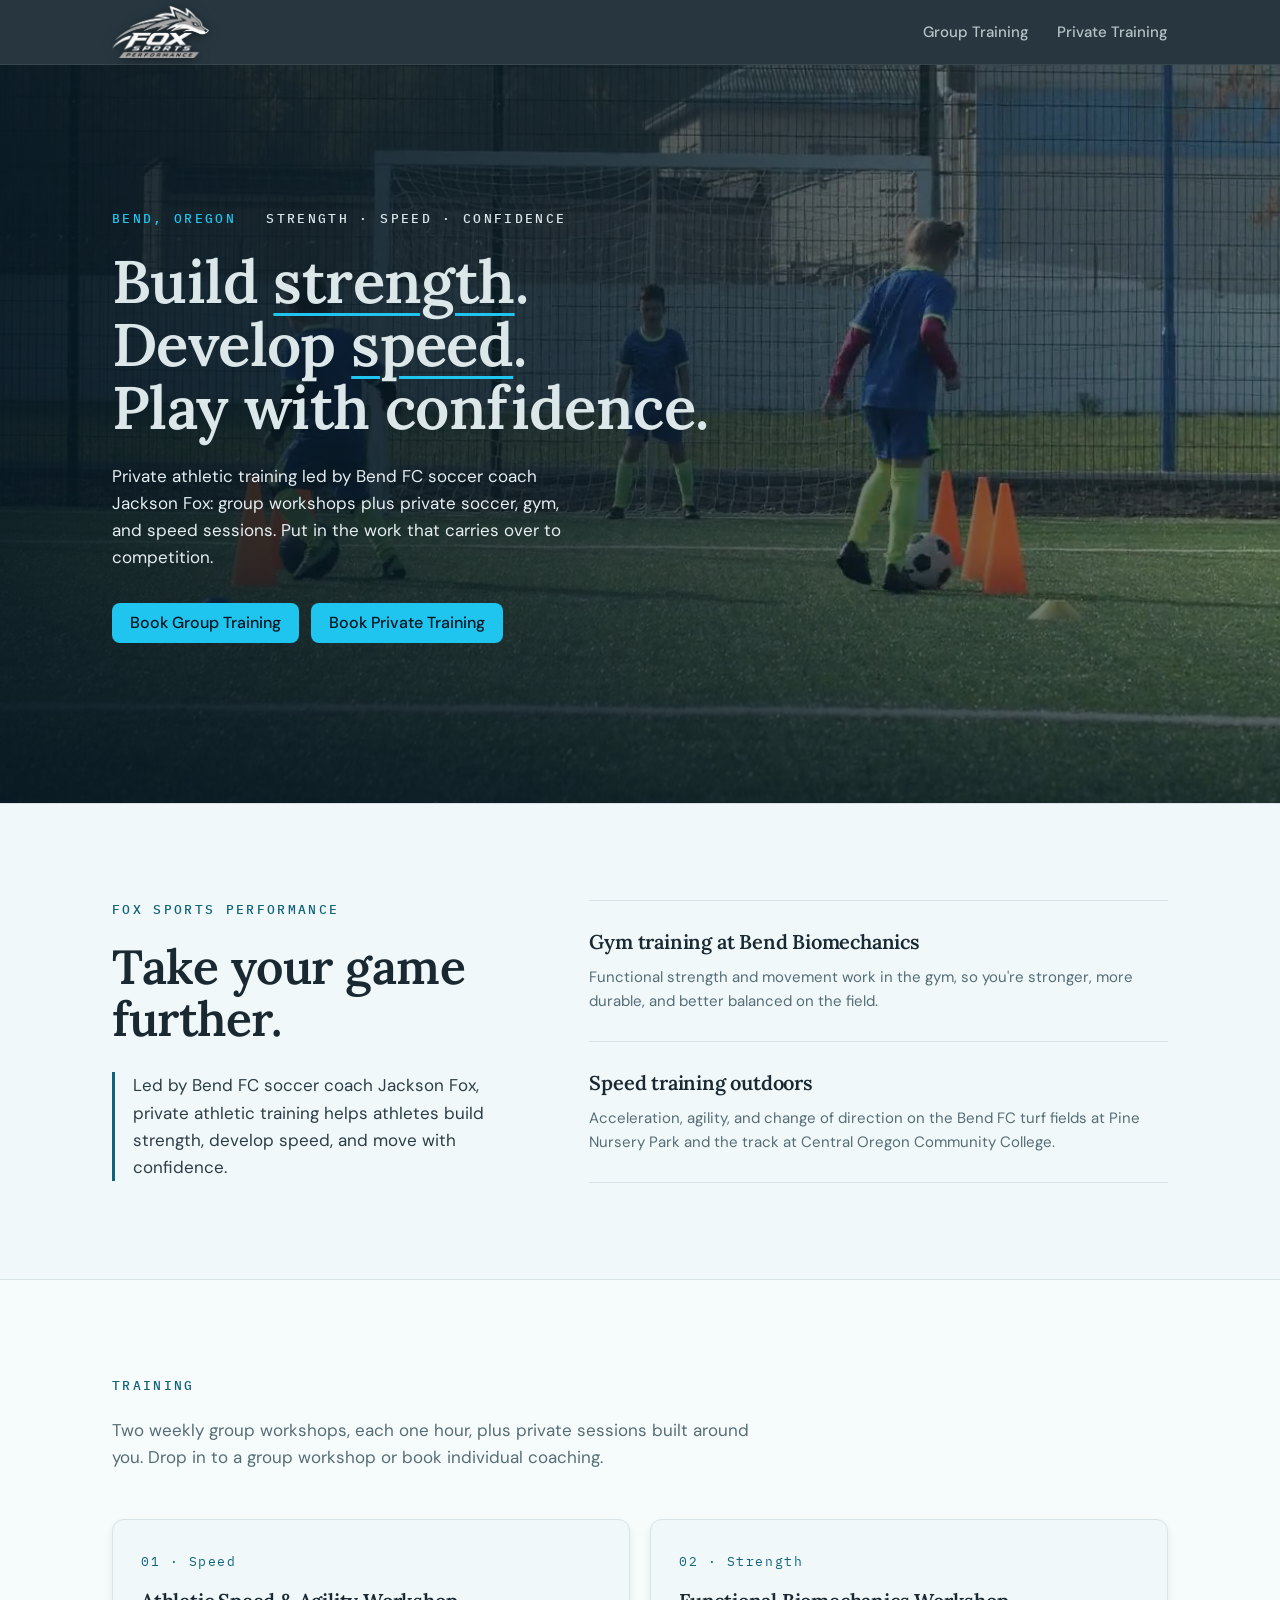
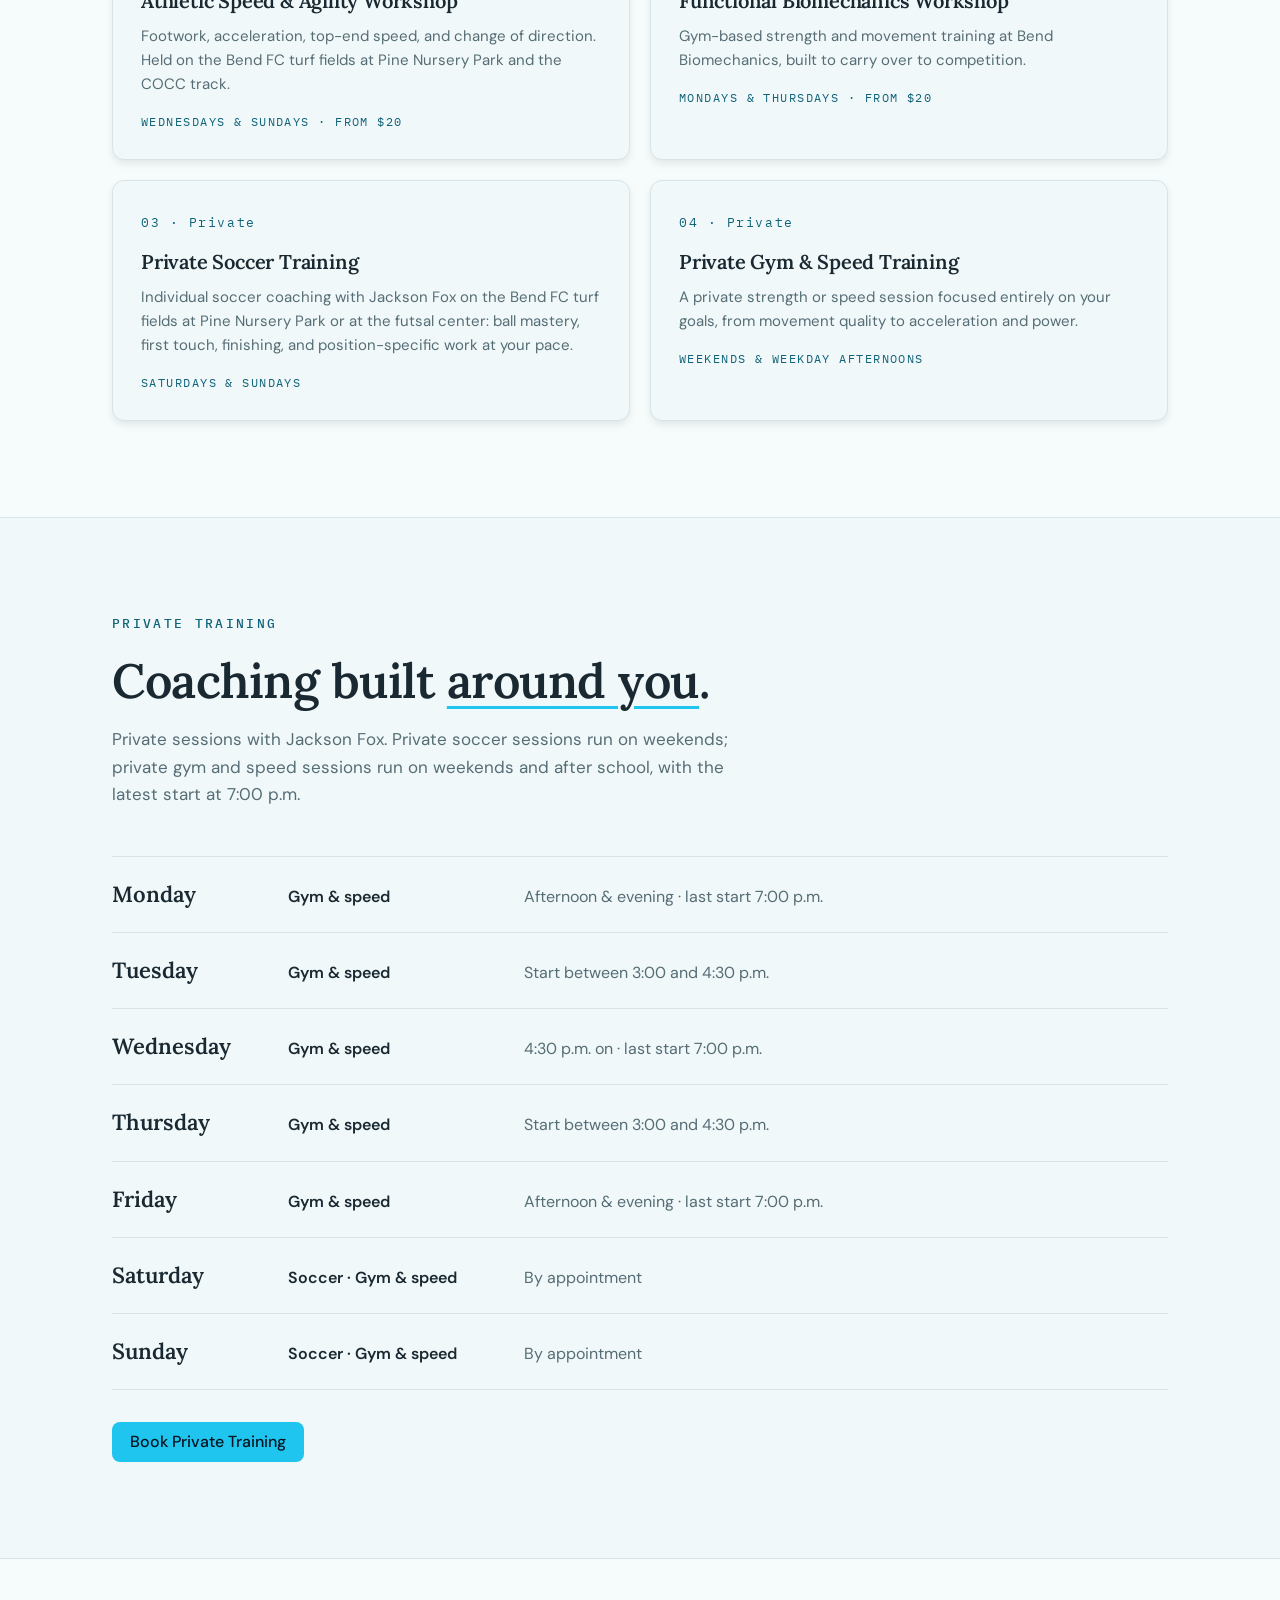
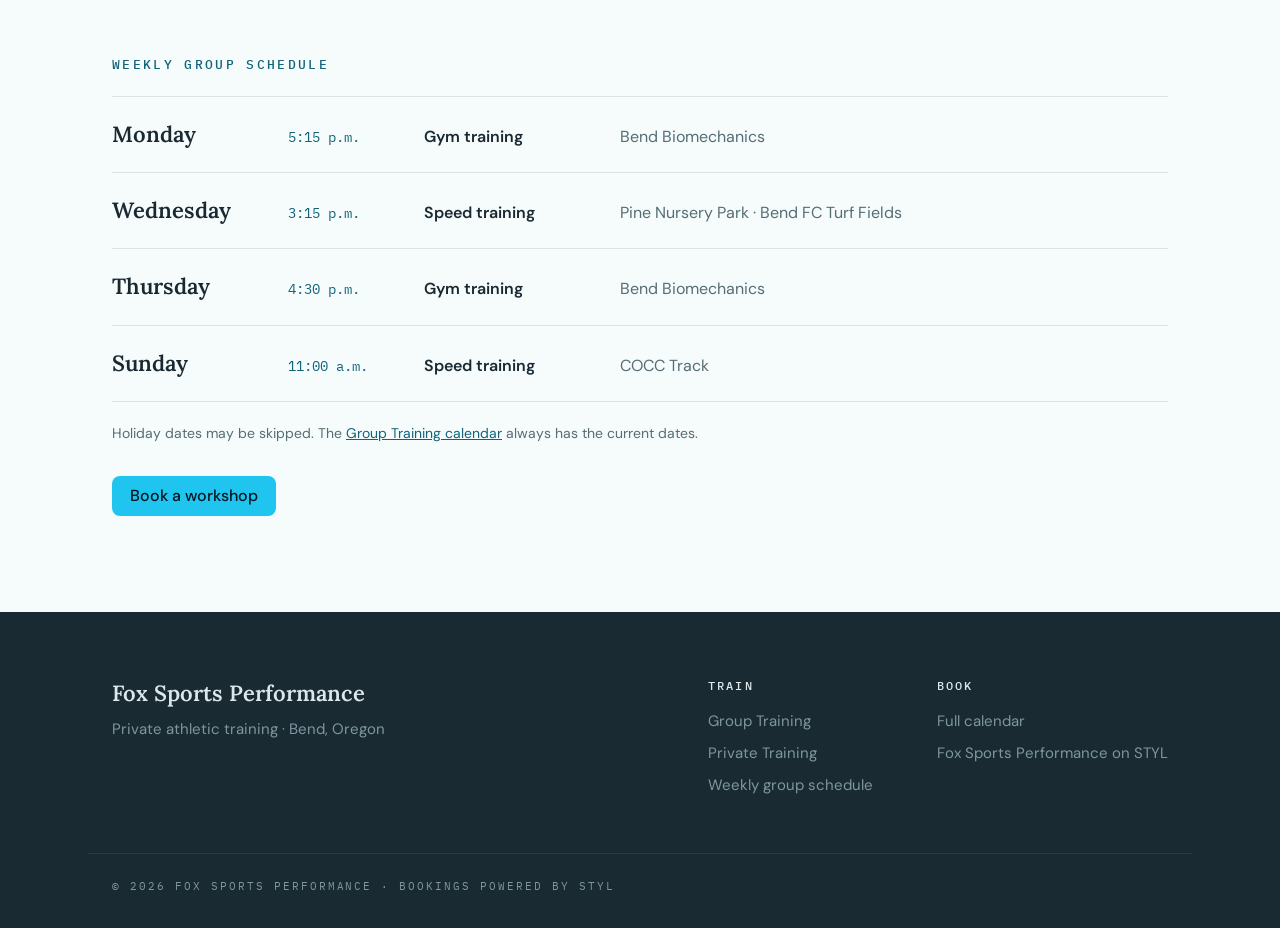
==== commit 89724985: "Homepage hero: training video montage background; remove calendar preview - 17-second muted, looping" ====
--- a/index.html
+++ b/index.html
@@ -30,8 +30,11 @@
 
   <main id="main">
     <!-- HERO: tagline + calendar preview -->
-    <section class="hero" id="top">
-      <div class="wrap hero-grid">
+    <section class="hero hero-video" id="top">
+      <video class="hero-bg" muted loop playsinline preload="none" poster="assets/hero-poster.jpg" aria-hidden="true"
+             data-src-desktop="assets/hero-montage.mp4" data-src-mobile="assets/hero-montage-mobile.mp4"></video>
+      <div class="hero-shade" aria-hidden="true"></div>
+      <div class="wrap">
         <div class="hero-copy">
           <p class="eyebrow"><span class="eyebrow-accent">Bend, Oregon</span> Strength · Speed · Confidence</p>
           <h1>Build <span class="ul">strength</span>.<br />Develop <span class="ul">speed</span>.<br />Play with confidence.</h1>
@@ -41,11 +44,6 @@
             <a href="private-training.html" class="btn btn-primary">Book Private Training</a>
           </div>
         </div>
-
-        <a href="group-training.html" class="cal-preview" aria-label="Open the group training calendar">
-          <img src="assets/calendar-preview.jpg" width="1200" height="1068" alt="Fox Sports Performance training calendar showing weekly speed and gym sessions" />
-          <span class="cal-preview-cta">Open Group Training calendar <span aria-hidden="true">→</span></span>
-        </a>
       </div>
     </section>
 
@@ -169,6 +167,18 @@
     <div class="wrap copyright">© <span id="year">2026</span> Fox Sports Performance · Bookings powered by STYL</div>
   </footer>
 
-  <script>document.getElementById('year').textContent = new Date().getFullYear();</script>
+  <script>
+    document.getElementById('year').textContent = new Date().getFullYear();
+    // Hero video: smaller file on phones; still image only when reduced motion is requested
+    (function () {
+      var v = document.querySelector('.hero-bg');
+      if (!v) return;
+      if (window.matchMedia && window.matchMedia('(prefers-reduced-motion: reduce)').matches) return;
+      v.src = window.innerWidth <= 700 ? v.dataset.srcMobile : v.dataset.srcDesktop;
+      v.muted = true;
+      var p = v.play();
+      if (p && p.catch) p.catch(function () {});
+    })();
+  </script>
 </body>
 </html>
--- a/styles.css
+++ b/styles.css
@@ -115,28 +115,12 @@
 }
 .hero .wrap { position: relative; z-index: 1; }
 .hero { padding: 72px 0 88px; }
-.hero-grid { display: grid; grid-template-columns: minmax(0, 1fr) minmax(0, 1.05fr); gap: 56px; align-items: center; }
 .hero h1 { font-size: clamp(38px, 5vw, 60px); }
 .hero-lede { margin: 24px 0 0; font-size: 17px; color: #dce7eacc; max-width: 460px; }
 .hero-actions { display: flex; flex-wrap: wrap; gap: 12px; margin-top: 32px; }
 .btn-ghost { border: 1px solid #ffffff2e; color: var(--dark-fg); background: transparent; }
 .btn-ghost:hover { border-color: var(--brand-bright); color: #fff; }
 
-.cal-preview {
-  position: relative; display: block; text-decoration: none;
-  border-radius: 14px; overflow: hidden;
-  border: 1px solid var(--dark-border);
-  box-shadow: 0 24px 60px -20px #000c, 0 0 0 1px #1fc4ef14;
-  transition: transform .2s, box-shadow .2s, border-color .2s;
-}
-.cal-preview img { width: 100%; height: auto; display: block; }
-.cal-preview-cta {
-  position: absolute; right: 16px; bottom: 16px;
-  background: var(--brand-bright); color: var(--dark-bg);
-  font-weight: 600; font-size: 14px; padding: 10px 14px; border-radius: var(--radius);
-  box-shadow: 0 6px 20px -6px #000a;
-}
-.cal-preview:hover { transform: translateY(-3px); border-color: #1fc4ef80; box-shadow: 0 30px 70px -20px #000d, 0 0 0 1px #1fc4ef55; }
 
 /* Sections */
 .section { padding: 96px 0; border-top: 1px solid var(--border); }
@@ -220,7 +204,6 @@
 
 /* Responsive */
 @media (max-width: 900px) {
-  .hero-grid { grid-template-columns: 1fr; gap: 40px; }
   .passes { grid-template-columns: repeat(2, 1fr); }
   .week li { grid-template-columns: 130px 1fr; row-gap: 4px; }
   .split { grid-template-columns: 1fr; gap: 40px; }
@@ -284,3 +267,21 @@
   .nav a.btn-primary.btn-sm, .nav a.btn-ghost.btn-sm { display: none; }
   .nav a[aria-current="page"] { text-decoration: underline; text-decoration-color: var(--brand-bright); text-decoration-thickness: 2px; text-underline-offset: 6px; }
 }
+
+/* Homepage hero: video montage background */
+.hero-video { min-height: min(82vh, 760px); display: flex; align-items: center; background: var(--dark-bg); }
+.hero-video::after { display: none; }
+.hero-bg { position: absolute; inset: 0; width: 100%; height: 100%; object-fit: cover; z-index: 0; }
+.hero-shade {
+  position: absolute; inset: 0; z-index: 0; pointer-events: none;
+  background:
+    linear-gradient(90deg, rgba(5, 22, 33, 0.9) 0%, rgba(5, 22, 33, 0.72) 45%, rgba(5, 22, 33, 0.35) 100%),
+    linear-gradient(0deg, rgba(5, 22, 33, 0.65) 0%, rgba(5, 22, 33, 0) 35%);
+}
+.hero-video .wrap { position: relative; z-index: 1; width: 100%; }
+.hero-video .hero-copy { max-width: 640px; }
+.hero-video .hero-lede { color: #e6eef1; }
+@media (max-width: 640px) {
+  .hero-video { min-height: 0; }
+  .hero-shade { background: rgba(5, 22, 33, 0.74); }
+}
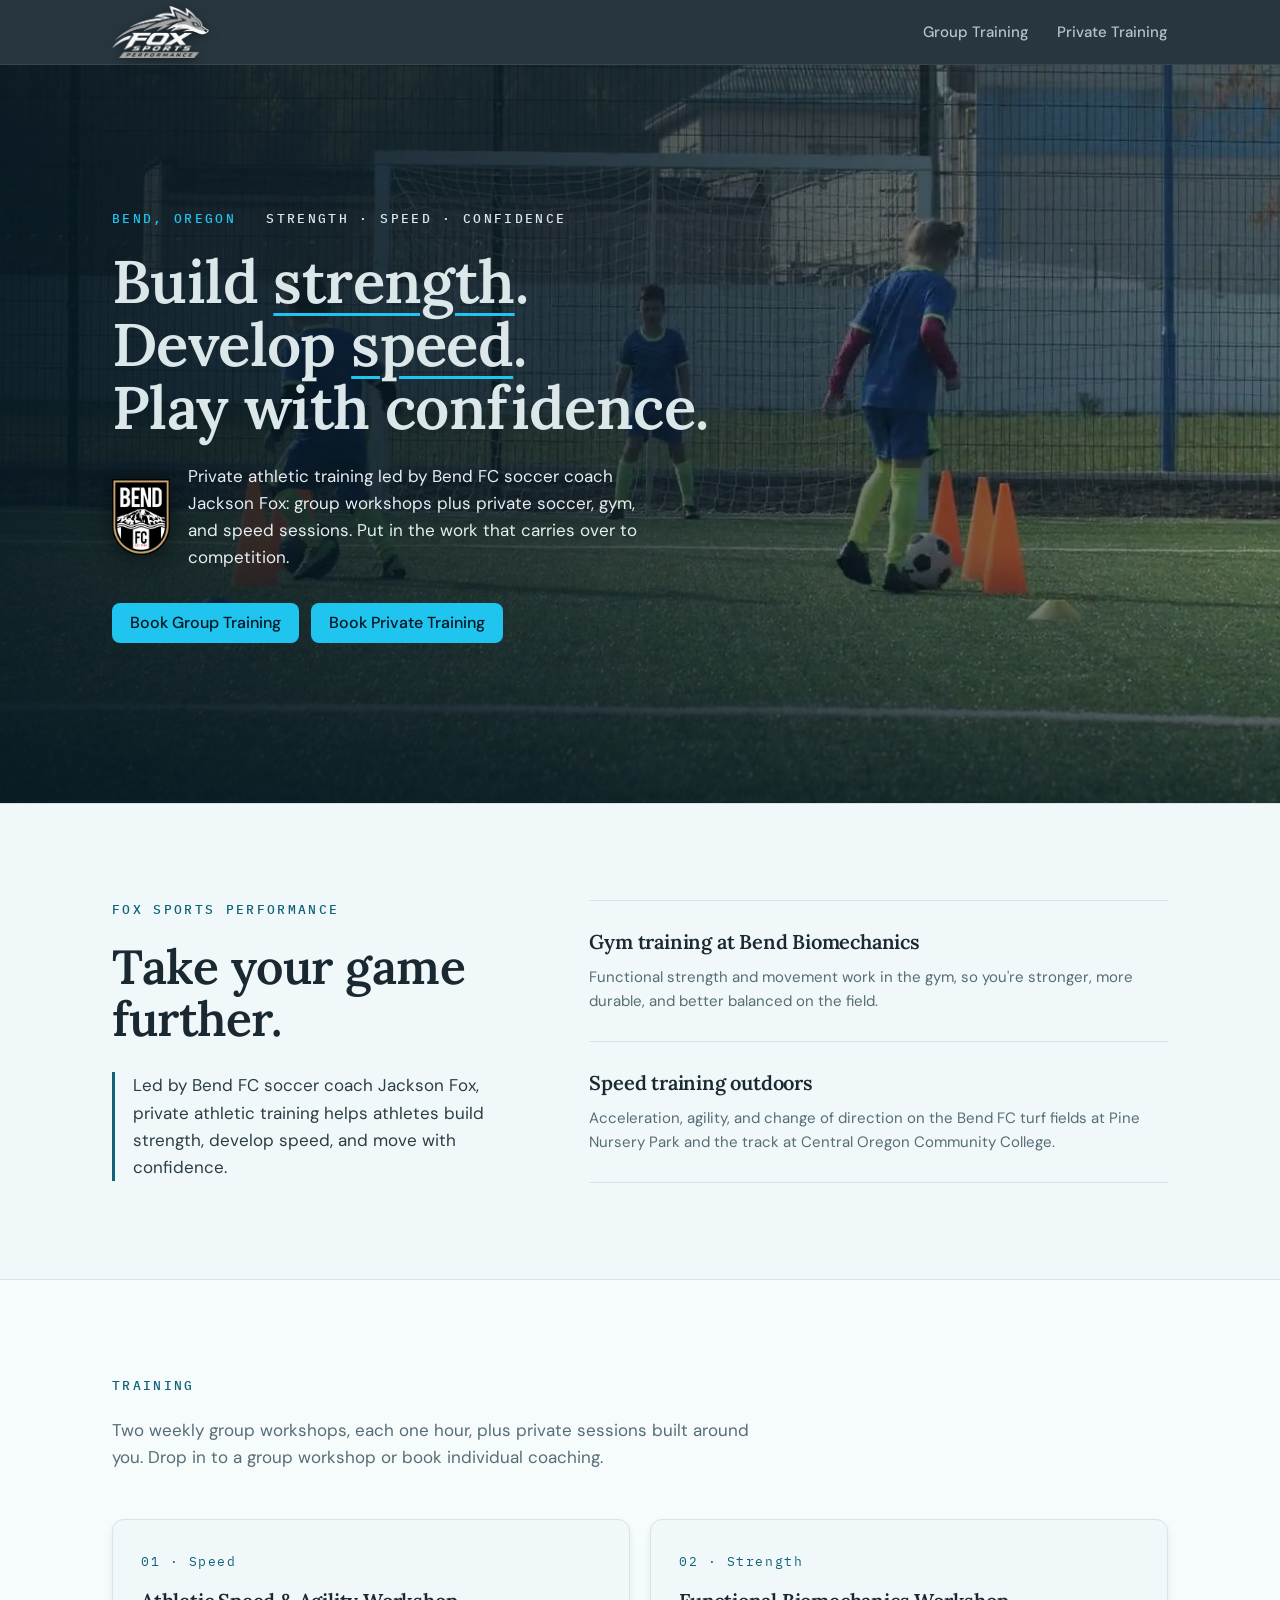
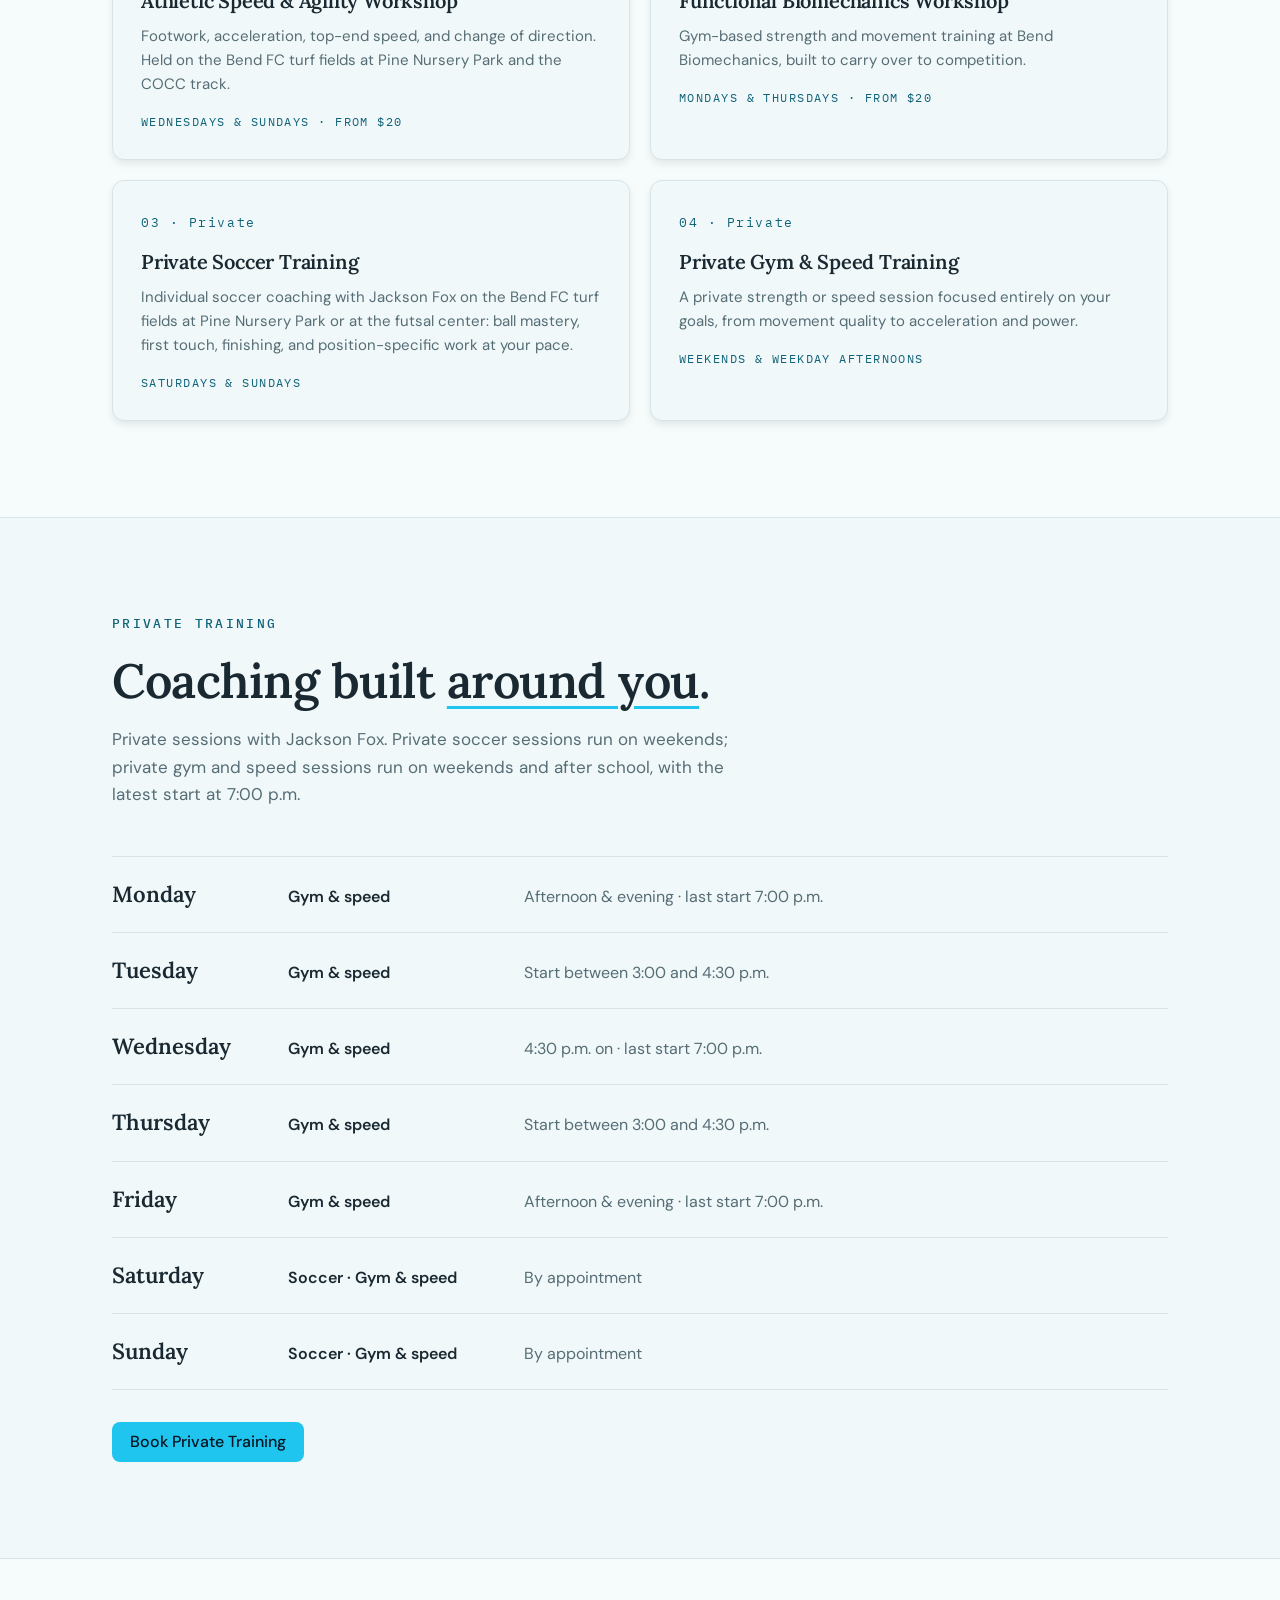
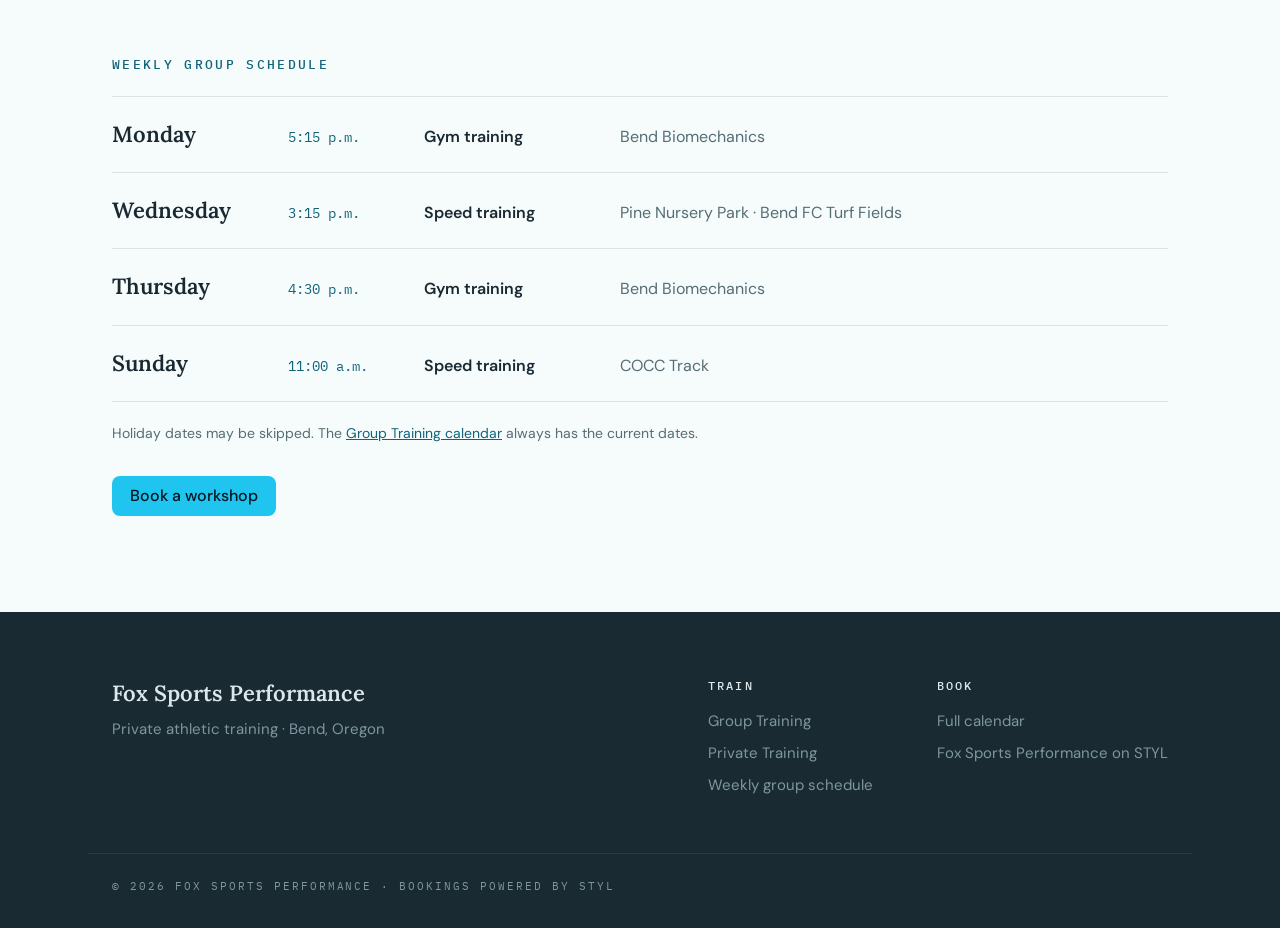
==== commit 16e5b8c2: "Add Bend FC crest beside the coach intro on the homepage Co-Authored-By: Claude Opus 5.5 <noreply@an" ====
--- a/index.html
+++ b/index.html
@@ -38,7 +38,10 @@
         <div class="hero-copy">
           <p class="eyebrow"><span class="eyebrow-accent">Bend, Oregon</span> Strength · Speed · Confidence</p>
           <h1>Build <span class="ul">strength</span>.<br />Develop <span class="ul">speed</span>.<br />Play with confidence.</h1>
-          <p class="hero-lede">Private athletic training led by Bend FC soccer coach Jackson Fox: group workshops plus private soccer, gym, and speed sessions. Put in the work that carries over to competition.</p>
+          <div class="hero-intro">
+            <img class="club-crest" src="assets/bend-fc-logo.png" width="152" height="200" alt="Bend FC crest" />
+            <p class="hero-lede">Private athletic training led by Bend FC soccer coach Jackson Fox: group workshops plus private soccer, gym, and speed sessions. Put in the work that carries over to competition.</p>
+          </div>
           <div class="hero-actions">
             <a href="group-training.html" class="btn btn-primary">Book Group Training</a>
             <a href="private-training.html" class="btn btn-primary">Book Private Training</a>
--- a/styles.css
+++ b/styles.css
@@ -285,3 +285,12 @@
   .hero-video { min-height: 0; }
   .hero-shade { background: rgba(5, 22, 33, 0.74); }
 }
+
+/* Bend FC crest beside the coach intro */
+.hero-intro { display: flex; align-items: center; gap: 18px; margin-top: 24px; max-width: 560px; }
+.hero-intro .hero-lede { margin: 0; }
+.club-crest { flex: none; width: auto; height: 76px; filter: drop-shadow(0 4px 10px rgba(0, 0, 0, 0.45)); }
+@media (max-width: 640px) {
+  .hero-intro { gap: 14px; align-items: flex-start; }
+  .club-crest { height: 60px; margin-top: 4px; }
+}
